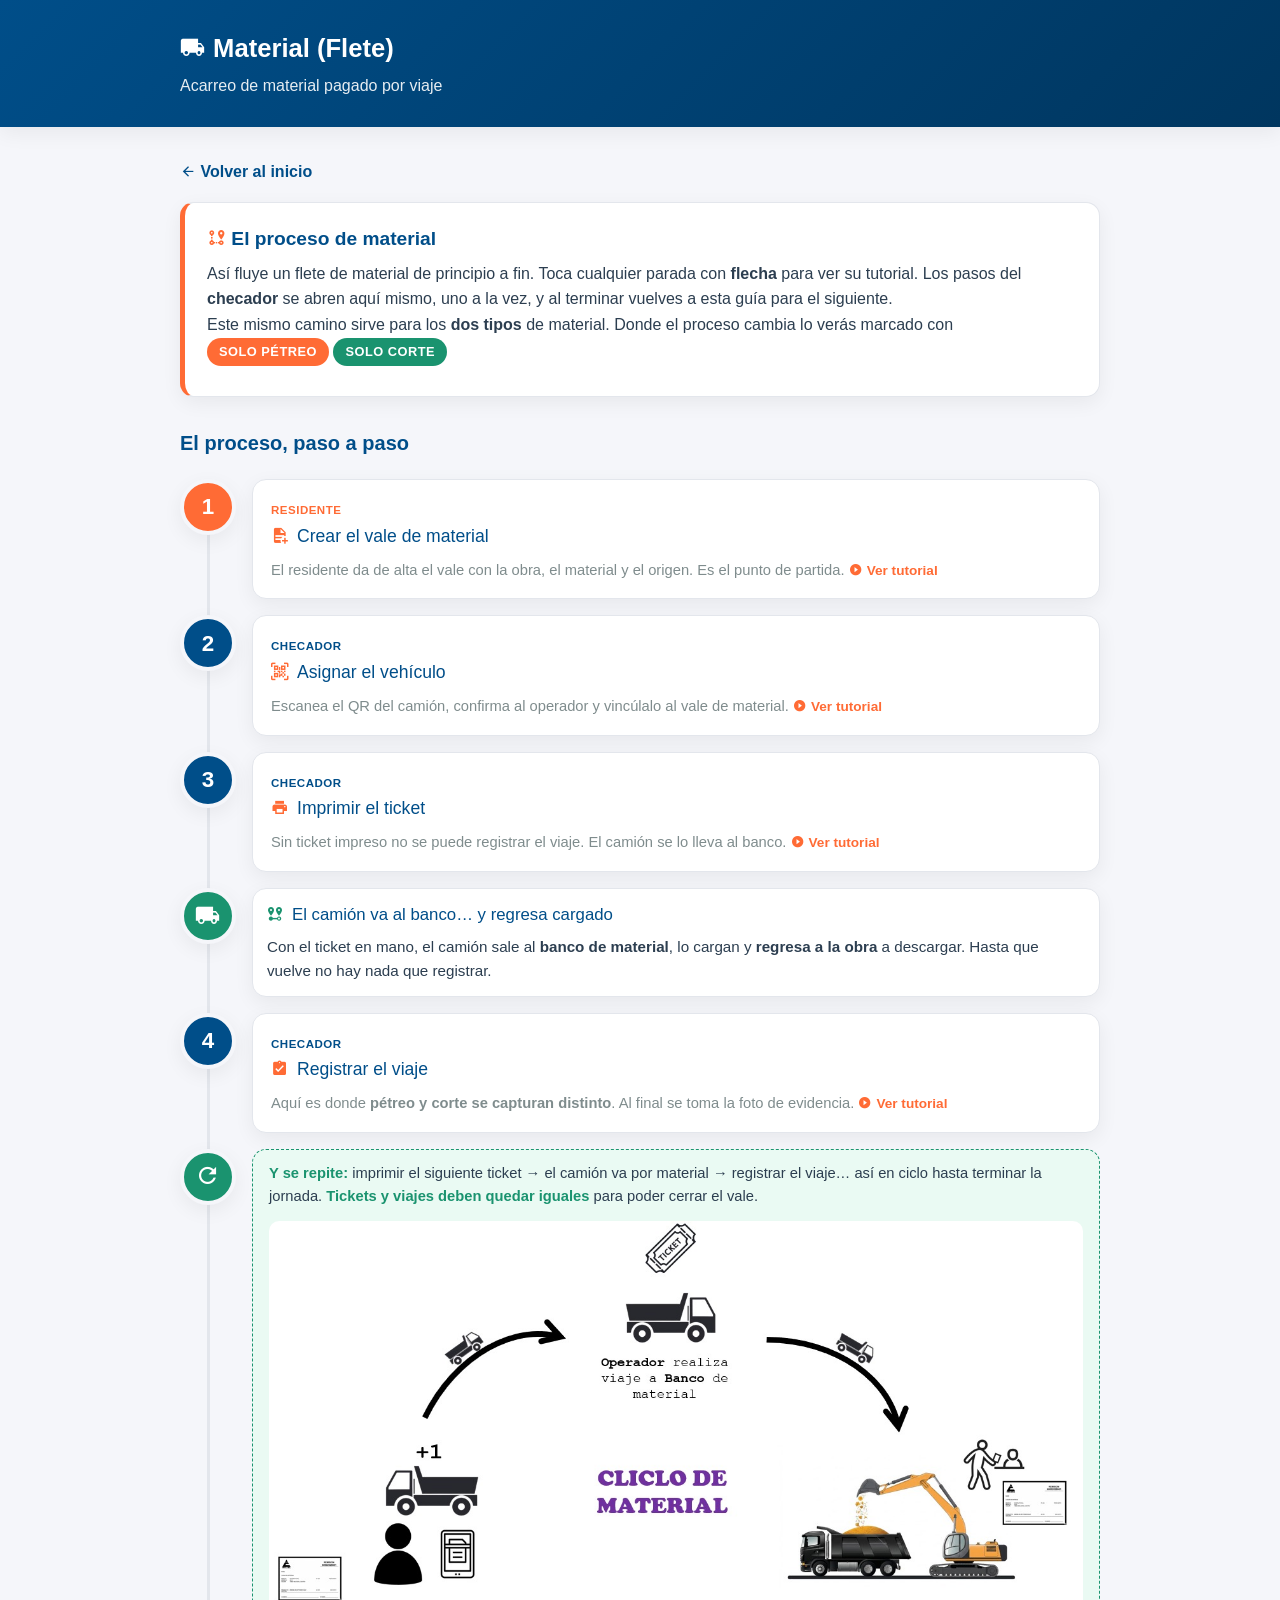
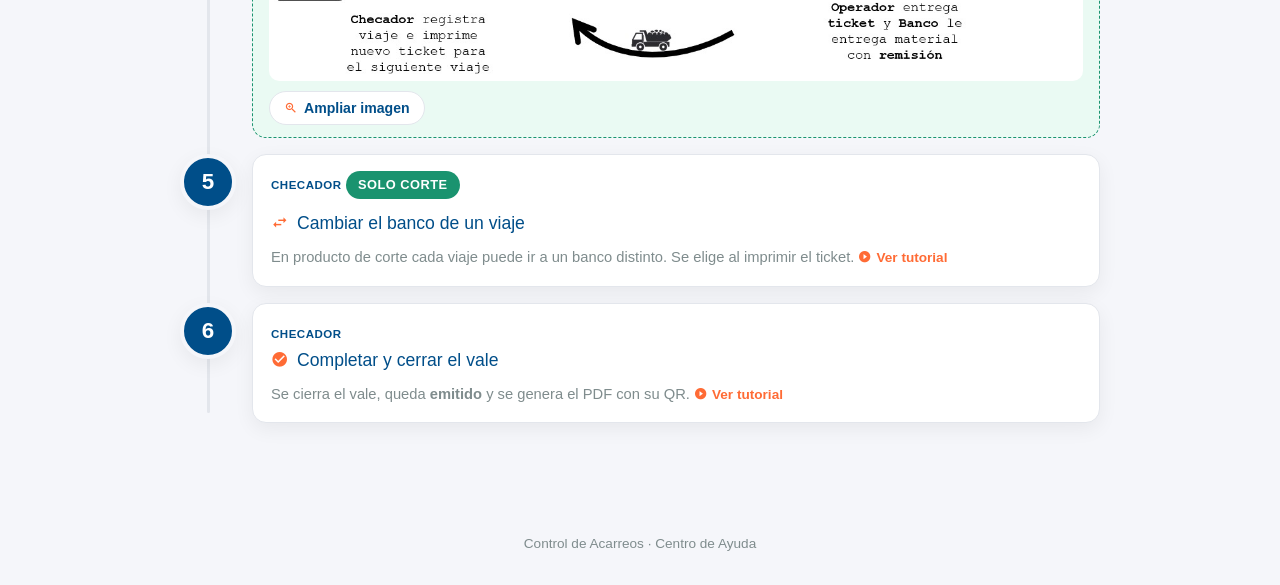
==== guia-material.html @ 92f1a05a "Centro de Ayuda de Control de Acarreos Sitio estatico de tutoriales (HTML/CSS/JS sin framework ni bu" ====
<!DOCTYPE html>
<!--
  guia-material.html — Guía del proceso de MATERIAL (FLETE).

  Se llega aquí desde el botón "Material (Flete)" de la portada (index.html).
  Muestra el camino del proceso completo: la parada 1 es del RESIDENTE y lleva a
  una página aparte; las paradas del CHECADOR (2 a 6) son <button> que abren un
  MODAL aquí mismo, sin salir de esta página (mismo patrón que
  guia-renta-camion.html).

  IMPORTANTE — los dos tipos de material:
  En la app NO hay dos pantallas distintas. "Pétreo" (grava, arena, base) y
  "Producto de corte" (tepetate, escombro) usan EL MISMO flujo; lo que cambia es
  el material que se eligió al crear el vale. Por eso aquí hay UN solo camino, y
  donde de verdad se separan lo marcamos con el chip "Solo pétreo" / "Solo corte"
  (igual que ya hace la lección del residente con la Requisición).
-->
<html lang="es">
  <head>
    <meta charset="UTF-8" />
    <meta name="viewport" content="width=device-width, initial-scale=1.0" />
    <title>Material (Flete) — Ayuda Control de Acarreos</title>

    <link rel="stylesheet" href="css/iconos.css" />
    <link rel="stylesheet" href="css/estilos.css" />
  </head>

  <body>
    <header class="encabezado">
      <div class="contenedor">
        <h1 class="encabezado__titulo">
          <i class="mdi mdi-truck"></i> Material (Flete)
        </h1>
        <p class="encabezado__subtitulo">
          Acarreo de material pagado por viaje
        </p>
      </div>
    </header>

    <main class="principal">
      <div class="contenedor">
        <a class="volver" href="index.html">
          <i class="mdi mdi-arrow-left"></i> Volver al inicio
        </a>

        <div class="intro">
          <h2 class="intro__titulo">
            <i class="mdi mdi-map-marker-path"></i> El proceso de material
          </h2>
          <p>
            Así fluye un flete de material de principio a fin. Toca cualquier
            parada con <strong>flecha</strong> para ver su tutorial. Los pasos
            del <strong>checador</strong> se abren aquí mismo, uno a la vez, y al
            terminar vuelves a esta guía para el siguiente.
          </p>
          <p>
            Este mismo camino sirve para los <strong>dos tipos</strong> de
            material. Donde el proceso cambia lo verás marcado con
            <span class="chip">Solo pétreo</span>
            <span class="chip" style="background: var(--color-accent)"
              >Solo corte</span
            >
          </p>
        </div>

        <h2 class="ruta-titulo">El proceso, paso a paso</h2>

        <!-- EL CAMINO / MAPA DEL PROCESO ------------------------------------
             Cada parada con tutorial es un <a> (página aparte) o un <button>
             con data-paso (abre el modal). Los <div class="ruta__viaje"> y
             <div class="ruta__ciclo"> son nodos ilustrativos: no son enlaces,
             solo cuentan lo que pasa entre un paso y otro. -->
        <div class="ruta">
          <!-- PARADA 1 — Residente crea el vale de material.
               Sigue siendo una PÁGINA aparte (no modal) porque es una lección
               larga, de 6 pasos, y ya cubre pétreo y corte. -->
          <a class="ruta__parada" href="ayuda-material-crear-vale.html">
            <span class="ruta__num">1</span>
            <span class="ruta__contenido">
              <span class="ruta__rol">Residente</span>
              <span class="ruta__parada-titulo">
                <i class="mdi mdi-file-document-plus"></i> Crear el vale de
                material
              </span>
              <span class="ruta__parada-texto">
                El residente da de alta el vale con la obra, el material y el
                origen. Es el punto de partida.
              </span>
              <span class="ruta__ir">
                <i class="mdi mdi-play-circle"></i> Ver tutorial
              </span>
            </span>
          </a>

          <!-- PARADA 2 — Checador asigna el vehículo (QR) -->
          <button type="button" class="ruta__parada" data-paso="asignar">
            <span class="ruta__num ruta__num--checador">2</span>
            <span class="ruta__contenido">
              <span class="ruta__rol ruta__rol--checador">Checador</span>
              <span class="ruta__parada-titulo">
                <i class="mdi mdi-qrcode-scan"></i> Asignar el vehículo
              </span>
              <span class="ruta__parada-texto">
                Escanea el QR del camión, confirma al operador y vincúlalo al
                vale de material.
              </span>
              <span class="ruta__ir">
                <i class="mdi mdi-play-circle"></i> Ver tutorial
              </span>
            </span>
          </button>

          <!-- PARADA 3 — Checador imprime el ticket -->
          <button type="button" class="ruta__parada" data-paso="ticket">
            <span class="ruta__num ruta__num--checador">3</span>
            <span class="ruta__contenido">
              <span class="ruta__rol ruta__rol--checador">Checador</span>
              <span class="ruta__parada-titulo">
                <i class="mdi mdi-printer"></i> Imprimir el ticket
              </span>
              <span class="ruta__parada-texto">
                Sin ticket impreso no se puede registrar el viaje. El camión se
                lo lleva al banco.
              </span>
              <span class="ruta__ir">
                <i class="mdi mdi-play-circle"></i> Ver tutorial
              </span>
            </span>
          </button>

          <!-- NODO VIAJE — nodo ilustrativo, no es un enlace. Solo texto. -->
          <div class="ruta__viaje">
            <span class="ruta__num ruta__num--viaje">
              <i class="mdi mdi-truck"></i>
            </span>
            <div class="ruta__viaje-contenido">
              <div class="ruta__viaje-titulo">
                <i class="mdi mdi-map-marker-distance"></i> El camión va al
                banco… y regresa cargado
              </div>
              <p class="ruta__viaje-texto">
                Con el ticket en mano, el camión sale al
                <strong>banco de material</strong>, lo cargan y
                <strong>regresa a la obra</strong> a descargar. Hasta que vuelve
                no hay nada que registrar.
              </p>
            </div>
          </div>

          <!-- PARADA 4 — Checador registra el viaje.
               Es la parada donde pétreo y corte de verdad se separan: por eso
               el modal de este paso trae DOS bloques con su propio video. -->
          <button type="button" class="ruta__parada" data-paso="registrar">
            <span class="ruta__num ruta__num--checador">4</span>
            <span class="ruta__contenido">
              <span class="ruta__rol ruta__rol--checador">Checador</span>
              <span class="ruta__parada-titulo">
                <i class="mdi mdi-clipboard-check"></i> Registrar el viaje
              </span>
              <span class="ruta__parada-texto">
                Aquí es donde <strong>pétreo y corte se capturan distinto</strong>.
                Al final se toma la foto de evidencia.
              </span>
              <span class="ruta__ir">
                <i class="mdi mdi-play-circle"></i> Ver tutorial
              </span>
            </span>
          </button>

          <!-- NODO CICLO — se repite hasta terminar la jornada.
               Mismo armado que el nodo ciclo de guia-renta-camion.html, pero con
               su PROPIA imagen: img/ciclo-renta.jpg es el diagrama de renta y
               aquí el ciclo es otro (ticket → carga en el banco → viaje).
               Le ponemos data-ampliar para que se pueda ver en grande con la
               lupa (js/lupa.js), porque en celular un diagrama se lee mal. -->
          <div class="ruta__ciclo">
            <span class="ruta__num ruta__num--ciclo">
              <i class="mdi mdi-refresh"></i>
            </span>
            <div class="ruta__ciclo-contenido">
              <p>
                <strong>Y se repite:</strong> imprimir el siguiente ticket → el
                camión va por material → registrar el viaje… así en ciclo hasta
                terminar la jornada. <strong>Tickets y viajes deben quedar
                iguales</strong> para poder cerrar el vale.
              </p>

              <img
                class="ruta__ciclo-img"
                src="img/ciclo-material.jpg"
                data-ampliar="img/ciclo-material.jpg"
                alt="Ciclo de material: el checador imprime el ticket, el operador va al banco, lo cargan y entrega la remisión, el checador registra el viaje, y el ciclo se repite."
              />

              <button
                type="button"
                class="boton-ampliar"
                data-ampliar="img/ciclo-material.jpg"
                data-ampliar-alt="Diagrama del ciclo de material, ampliado"
              >
                <i class="mdi mdi-magnify-plus-outline"></i> Ampliar imagen
              </button>
            </div>
          </div>

          <!-- PARADA 5 — Cambiar el banco por viaje. SOLO en producto de corte.
               La marcamos con el chip para que quien maneja pétreo sepa que
               puede saltársela. -->
          <button type="button" class="ruta__parada" data-paso="banco">
            <span class="ruta__num ruta__num--checador">5</span>
            <span class="ruta__contenido">
              <span class="ruta__rol ruta__rol--checador">Checador</span>
              <span class="chip" style="background: var(--color-accent)"
                >Solo corte</span
              >
              <span class="ruta__parada-titulo">
                <i class="mdi mdi-swap-horizontal"></i> Cambiar el banco de un
                viaje
              </span>
              <span class="ruta__parada-texto">
                En producto de corte cada viaje puede ir a un banco distinto. Se
                elige al imprimir el ticket.
              </span>
              <span class="ruta__ir">
                <i class="mdi mdi-play-circle"></i> Ver tutorial
              </span>
            </span>
          </button>

          <!-- PARADA 6 — Checador completa y cierra el vale -->
          <button type="button" class="ruta__parada" data-paso="completar">
            <span class="ruta__num ruta__num--checador">6</span>
            <span class="ruta__contenido">
              <span class="ruta__rol ruta__rol--checador">Checador</span>
              <span class="ruta__parada-titulo">
                <i class="mdi mdi-check-circle"></i> Completar y cerrar el vale
              </span>
              <span class="ruta__parada-texto">
                Se cierra el vale, queda <strong>emitido</strong> y se genera el
                PDF con su QR.
              </span>
              <span class="ruta__ir">
                <i class="mdi mdi-play-circle"></i> Ver tutorial
              </span>
            </span>
          </button>
        </div>
      </div>
    </main>

    <!-- ================= MODAL DE PASO (guía del checador) =================
         Una sola ventana flotante que contiene los CINCO pasos del checador.
         Empieza oculta (atributo `hidden`). El JavaScript de js/guia-modales.js
         la muestra y deja visible solo el paso que tocaste (el que tenga la
         clase .modal__paso--activo).

         El id DEBE ser "modal-checador": es el que busca guia-modales.js con
         getElementById. Manteniéndolo, el mismo JS funciona en esta página sin
         cambiarle una sola línea.

         Cada <article> lleva:
           data-paso       = nombre del paso (coincide con el data-paso del botón)
           data-siguiente  = a qué paso salta el botón "Siguiente" (el último no lo tiene)
         Los <video> apuntan a archivos que aún no existen: se ven en negro hasta
         que coloques las grabaciones con ese nombre en la carpeta videos/. -->
    <div class="modal-fondo" id="modal-checador" hidden>
      <div
        class="modal"
        role="dialog"
        aria-modal="true"
        aria-labelledby="modal-titulo-activo"
      >
        <!-- Botón "X" para cerrar (arriba a la derecha). -->
        <button
          type="button"
          class="modal__cerrar"
          data-cerrar
          aria-label="Cerrar y volver a la guía"
        >
          &times;
        </button>

        <!-- ---------- PASO: ASIGNAR (Paso 2) ---------- -->
        <article class="modal__paso" data-paso="asignar" data-siguiente="ticket">
          <span class="modal__etiqueta">Paso 2 · Para checadores</span>
          <h2 class="modal__titulo">
            <i class="mdi mdi-qrcode-scan"></i> Asigna el vehículo al vale
          </h2>
          <div class="modal__cuerpo">
            <div class="modal__texto">
              <p class="paso__parrafo">
                El residente ya creó el vale, pero nace
                <strong>sin operador y sin camión</strong>. Asignarlos es lo
                primero que hace el checador.
              </p>
              <ul class="paso__lista">
                <li>
                  En la pantalla <strong>Vales</strong>, toca
                  <strong>“Asignar Vehículo”</strong>.
                </li>
                <li>
                  <strong>Escanea el QR</strong> del camión. Con eso queda
                  vinculado al vale (las placas van ligadas a ese QR).
                </li>
                <li>
                  Revisa el <strong>“Operador en turno”</strong>. Si no es el
                  correcto, toca <strong>“Cambiar”</strong> y búscalo.
                </li>
                <li>
                  En la lista de vales, busca el tuyo dentro de
                  <strong>“Flete de Material”</strong> y tócalo.
                </li>
                <li>Confirma con el botón <strong>“Asignar”</strong>.</li>
              </ul>

              <div class="nota nota--alerta">
                <i class="mdi mdi-alert"></i>
                <strong>Si el camión no aparece</strong> en la lista, casi
                siempre es por el <strong>sindicato</strong>: debe coincidir con
                el del vale (normalmente <strong>CTM</strong>; camión de
                empresa/interno → <strong>Grupo GEEM</strong>).
              </div>

              <div class="nota">
                <i class="mdi mdi-information"></i>
                Al asignar, la app te lleva sola al detalle del vale en la
                sección <strong>Acarreos</strong>. Ahí siguen los demás pasos.
              </div>
            </div>

            <div class="telefono">
              <div class="telefono__muesca"></div>
              <video
                class="telefono__video"
                controls
                muted
                loop
                playsinline
                preload="metadata"
                src="videos/material-checador-paso-1.mp4"
              ></video>
              <p class="telefono__placeholder">Video: asignar vehículo (QR)</p>
            </div>
          </div>

          <div class="modal__pie">
            <button type="button" class="modal__boton" data-cerrar>
              <i class="mdi mdi-arrow-left"></i> Volver a la guía
            </button>
            <button
              type="button"
              class="modal__boton modal__boton--siguiente"
              data-siguiente
            >
              Siguiente paso <i class="mdi mdi-arrow-right"></i>
            </button>
          </div>
        </article>

        <!-- ---------- PASO: TICKET (Paso 3) ---------- -->
        <article class="modal__paso" data-paso="ticket" data-siguiente="registrar">
          <span class="modal__etiqueta">Paso 3 · Para checadores</span>
          <h2 class="modal__titulo">
            <i class="mdi mdi-printer"></i> Imprime el ticket antes del viaje
          </h2>
          <div class="modal__cuerpo">
            <div class="modal__texto">
              <p class="paso__parrafo">
                El ticket es lo que el camión entrega en el banco para que lo
                dejen cargar. <strong>Siempre va primero el ticket y después el
                viaje.</strong>
              </p>
              <ul class="paso__lista">
                <li>
                  En el detalle del vale, en la sección
                  <strong>“Tickets”</strong>, toca
                  <strong>“Imprimir Primer Ticket”</strong> (después dirá
                  <strong>“Imprimir Ticket #02”</strong>, y así).
                </li>
                <li>
                  En <strong>“Ticket Físico”</strong>, toca
                  <strong>“Buscar impresoras”</strong> e imprime por Bluetooth.
                </li>
                <li>Entrégale el ticket impreso al operador.</li>
              </ul>

              <div class="nota nota--alerta">
                <i class="mdi mdi-alert"></i>
                <strong>Sin ticket no hay viaje.</strong> Si intentas registrar
                el viaje antes de imprimir, la app te avisa
                <strong>“Ticket requerido”</strong> y no te deja seguir.
              </div>

              <div class="nota">
                <i class="mdi mdi-file-document-outline"></i>
                <span class="chip">Solo pétreo</span>
                El ticket impreso incluye la línea
                <strong>REQUISICION</strong> (el folio que capturó el residente).
                En producto de corte esa línea no aparece, porque el corte no
                lleva requisición.
              </div>

              <div class="nota">
                <i class="mdi mdi-printer-check"></i>
                Si la impresión sale mal, un ticket
                <strong>solo se puede reimprimir una vez</strong>. Revisa que la
                impresora tenga papel y batería antes de mandarlo.
              </div>

              <div class="nota">
                <i class="mdi mdi-qrcode"></i>
                El ticket lleva impreso un <strong>QR</strong>: quien lo escanee
                puede ver el vale en la web,
                <strong>sin necesidad de iniciar sesión</strong>.
              </div>
            </div>

            <div class="telefono">
              <div class="telefono__muesca"></div>
              <video
                class="telefono__video"
                controls
                muted
                loop
                playsinline
                preload="metadata"
                src="videos/material-checador-paso-2.mp4"
              ></video>
              <p class="telefono__placeholder">Video: imprimir el ticket</p>
            </div>
          </div>

          <div class="modal__pie">
            <button type="button" class="modal__boton" data-cerrar>
              <i class="mdi mdi-arrow-left"></i> Volver a la guía
            </button>
            <button
              type="button"
              class="modal__boton modal__boton--siguiente"
              data-siguiente
            >
              Siguiente paso <i class="mdi mdi-arrow-right"></i>
            </button>
          </div>
        </article>

        <!-- ---------- PASO: REGISTRAR (Paso 4) ----------
             Este paso es el único donde pétreo y corte se capturan distinto.
             Por eso, en vez de un solo .modal__cuerpo, lleva DOS bloques
             .modal__variante (uno por tipo), cada uno con su texto y su propio
             video. La barra de color a la izquierda —naranja para pétreo,
             verde para corte, los mismos colores de los chips— deja claro de un
             vistazo dónde empieza y termina cada camino.
             Al final vienen los avisos COMUNES a los dos tipos. -->
        <article class="modal__paso" data-paso="registrar" data-siguiente="banco">
          <span class="modal__etiqueta">Paso 4 · Para checadores</span>
          <h2 class="modal__titulo">
            <i class="mdi mdi-clipboard-check"></i> Registra el viaje al regresar
          </h2>

          <div class="modal__texto">
            <p class="paso__parrafo">
              Cuando el camión vuelve a la obra y descarga, abre el vale en
              <strong>Acarreos</strong> y ve a la sección
              <strong>“Viajes”</strong>. Lo que capturas ahí
              <strong>depende del tipo de material</strong> del vale:
            </p>

            <div class="nota">
              <i class="mdi mdi-gesture-tap-button"></i>
              <strong>El botón se llama distinto según el viaje.</strong> La
              primera vez dice <strong>“Registrar Primer Viaje”</strong>; de ahí
              en adelante va contando: <strong>“Registrar Viaje 2”</strong>,
              <strong>“Registrar Viaje 3”</strong>… Es el mismo botón, solo
              cambia el número.
            </div>
          </div>

          <!-- ---- Variante A: PÉTREO ----
               El <div class="modal__variante"> agrupa la etiqueta, el texto y
               el video de ESTE tipo de material, y le pinta una barra naranja a
               la izquierda para que no se confunda con la variante de abajo. -->
          <div class="modal__variante modal__variante--petreo">
            <div class="modal__texto">
              <p class="paso__parrafo">
                <span class="chip">Solo pétreo</span>
                Grava, arena, base… El material se pesa en báscula.
              </p>
            </div>
            <div class="modal__cuerpo">
              <div class="modal__texto">
                <ul class="paso__lista">
                  <li>
                    Captura el <strong>“Peso del viaje”</strong> en
                    <strong>toneladas</strong>, tal como viene en la báscula
                    (por ejemplo <strong>14.2</strong>).
                  </li>
                  <li>
                    Captura el <strong>“Folio de Remisión”</strong> (solo
                    números). Es el folio del papel que da el banco.
                  </li>
                  <li>
                    Toca el botón <strong>“Registrar Viaje”</strong> y confirma
                    el aviso.
                  </li>
                </ul>

                <div class="nota">
                  <i class="mdi mdi-calculator"></i>
                  Tú capturas <strong>toneladas</strong> y la app las convierte
                  sola a <strong>m³</strong> usando el peso específico de ese
                  material en ese banco. Por eso solo se te piden las toneladas.
                </div>

                <div class="nota nota--alerta">
                  <i class="mdi mdi-alert"></i>
                  Revisa bien el peso antes de confirmar:
                  <strong>el viaje no se puede editar</strong>. Si te
                  equivocaste, solo un residente puede eliminar el último viaje.
                </div>

                <!-- Desplegable <details>: se abre y cierra solo, sin JS. El
                     navegador lo hace nativamente. Aquí mostramos una remisión
                     real para que el checador sepa QUÉ papel está mirando y de
                     dónde sacar el folio. Mismo patrón que el desplegable de la
                     requisición en ayuda-material-crear-vale.html. -->
                <details class="saber-mas">
                  <summary class="saber-mas__boton">
                    <i class="mdi mdi-help-circle-outline"></i> ¿Qué es la
                    remisión y de dónde saco el folio?
                  </summary>
                  <div class="saber-mas__contenido">
                    <p>
                      La <strong>remisión</strong> es el papel que te entrega el
                      <strong>banco de material</strong> cuando cargan el
                      camión. Ahí viene el <strong>peso de la báscula</strong> y
                      un <strong>folio</strong>: ese folio es el que capturas en
                      la app, y es lo que después permite cuadrar lo que
                      facturó el banco contra lo que registraste.
                    </p>
                    <p>
                      Captura <strong>solo los números</strong> del folio, sin
                      letras ni guiones. Así se ve una remisión real:
                    </p>
                    <!-- data-ampliar = "ábreme en grande". Lo lee js/lupa.js.
                         Se lo ponemos a la imagen Y al botón de abajo: en
                         escritorio se toca la foto, en celular es más claro el
                         botón. Los dos hacen lo mismo. -->
                    <img
                      class="saber-mas__img"
                      src="img/remision-ejemplo.jpg"
                      data-ampliar="img/remision-ejemplo.jpg"
                      alt="Ejemplo de una remisión de banco de material, con su folio y el peso de báscula"
                    />

                    <button
                      type="button"
                      class="boton-ampliar"
                      data-ampliar="img/remision-ejemplo.jpg"
                      data-ampliar-alt="Remisión ampliada: se ve el folio y el peso de báscula"
                    >
                      <i class="mdi mdi-magnify-plus-outline"></i> Ampliar
                      imagen
                    </button>
                  </div>
                </details>
              </div>

              <div class="telefono">
                <div class="telefono__muesca"></div>
                <video
                  class="telefono__video"
                  controls
                  muted
                  loop
                  playsinline
                  preload="metadata"
                  src="videos/material-checador-paso-3-petreo.mp4"
                ></video>
                <p class="telefono__placeholder">
                  Video: registrar viaje (pétreo)
                </p>
              </div>
            </div>
          </div>

          <!-- ---- Variante B: PRODUCTO DE CORTE ----
               Mismo armado que la variante A, pero con la barra verde. -->
          <div class="modal__variante modal__variante--corte">
            <div class="modal__texto">
              <p class="paso__parrafo">
                <span class="chip" style="background: var(--color-accent)"
                  >Solo corte</span
                >
                Tepetate, escombro, material de excavación… Aquí no hay báscula.
              </p>
            </div>
            <div class="modal__cuerpo">
              <div class="modal__texto">
                <ul class="paso__lista">
                  <li>
                    La <strong>“Capacidad del viaje”</strong> en
                    <strong>m³</strong> ya viene llena y
                    <strong>no se puede editar</strong>: es la capacidad fija
                    del camión que asignaste.
                  </li>
                  <li>
                    <strong>No hay folio de remisión</strong> ni peso en
                    toneladas: no se capturan.
                  </li>
                  <li>
                    Toca el botón <strong>“Registrar Viaje”</strong> y confirma
                    el aviso.
                  </li>
                </ul>

                <div class="nota">
                  <i class="mdi mdi-cube-outline"></i>
                  Como el corte se cobra por <strong>volumen</strong> y no por
                  peso, el m³ se toma directo del camión. Si el dato está mal,
                  el problema es la
                  <strong>capacidad registrada del vehículo</strong>, no el
                  viaje: avísale al administrador.
                </div>
              </div>

              <div class="telefono">
                <div class="telefono__muesca"></div>
                <video
                  class="telefono__video"
                  controls
                  muted
                  loop
                  playsinline
                  preload="metadata"
                  src="videos/material-checador-paso-3-corte.mp4"
                ></video>
                <p class="telefono__placeholder">
                  Video: registrar viaje (producto de corte)
                </p>
              </div>
            </div>
          </div>

          <!-- ---- Cierre común a los dos tipos ---- -->
          <div class="modal__texto">
            <div class="nota nota--alerta">
              <i class="mdi mdi-camera"></i>
              <strong>La foto es obligatoria en los dos casos.</strong> Al
              confirmar el viaje se abre sola la pantalla
              <strong>“Foto del Viaje”</strong>: toca
              <strong>“Tomar foto del camión”</strong>, revisa que diga
              <strong>“Dentro del radio”</strong> (la app compara tu ubicación
              con la de la obra) y toca <strong>“Confirmar foto”</strong>. Sin
              foto no puedes cerrar esa pantalla.
            </div>

            <div class="nota nota--alerta">
              <i class="mdi mdi-clock-alert-outline"></i>
              <strong>Espera entre viajes.</strong> Debe pasar un tiempo mínimo
              (por defecto ~20 minutos) antes de poder registrar el siguiente. Si
              lo intentas antes, la app te dice cuántos minutos faltan.
            </div>

            <div class="nota nota--alerta">
              <i class="mdi mdi-calendar-remove"></i>
              <strong>Vale fuera de jornada.</strong> La jornada va de las
              <strong>8:00 AM a las 3:00 AM</strong> del día siguiente. Un vale
              de una jornada anterior ya no acepta viajes: hay que usar uno de
              hoy.
            </div>

            <div class="nota">
              <i class="mdi mdi-wifi-off"></i>
              <strong>Necesitas señal.</strong> La app no guarda viajes sin
              internet. Si en la obra no hay cobertura, regístralo donde sí la
              haya antes de que se acabe la jornada.
            </div>
          </div>

          <div class="modal__pie">
            <button type="button" class="modal__boton" data-cerrar>
              <i class="mdi mdi-arrow-left"></i> Volver a la guía
            </button>
            <button
              type="button"
              class="modal__boton modal__boton--siguiente"
              data-siguiente
            >
              Siguiente paso <i class="mdi mdi-arrow-right"></i>
            </button>
          </div>
        </article>

        <!-- ---------- PASO: BANCO (Paso 5) — solo producto de corte ---------- -->
        <article class="modal__paso" data-paso="banco" data-siguiente="completar">
          <span class="modal__etiqueta">Paso 5 · Para checadores</span>
          <h2 class="modal__titulo">
            <i class="mdi mdi-swap-horizontal"></i> Cambia el banco de un viaje
          </h2>
          <div class="modal__cuerpo">
            <div class="modal__texto">
              <p class="paso__parrafo">
                <span class="chip" style="background: var(--color-accent)"
                  >Solo corte</span
                >
                Un vale de <strong>pétreo</strong> va siempre al mismo banco y
                este paso no le aparece. En <strong>producto de corte</strong>,
                en cambio, cada viaje puede tirarse en un banco distinto.
              </p>
              <ul class="paso__lista">
                <li>
                  Con al menos un viaje ya registrado, toca
                  <strong>“Imprimir Ticket #02”</strong>.
                </li>
                <li>
                  La app pregunta <strong>“Banco de destino”</strong> y te dice a
                  cuál fue el viaje anterior.
                </li>
                <li>
                  Si va al mismo, toca <strong>“No, mismo banco”</strong> y
                  sigue normal.
                </li>
                <li>
                  Si cambia, toca <strong>“Sí, cambiar banco”</strong> y elige el
                  nuevo de la lista. Cada banco muestra sus
                  <strong>kilómetros</strong>, y el que se está usando lleva la
                  etiqueta <strong>actual</strong>.
                </li>
              </ul>

              <div class="nota nota--alerta">
                <i class="mdi mdi-cash-sync"></i>
                Al cambiar el banco <strong>se recalcula el costo</strong> del
                viaje, porque la distancia es otra. Por eso importa elegir el
                banco correcto: es lo que se va a cobrar.
              </div>

              <div class="nota">
                <i class="mdi mdi-information"></i>
                El cambio afecta <strong>solo a ese viaje</strong>, no a todo el
                vale. Los viajes anteriores conservan su banco y su costo.
              </div>

              <div class="nota">
                <i class="mdi mdi-map-marker-off"></i>
                Si un banco <strong>no aparece</strong> en la lista es porque no
                tiene distancia configurada hacia esa obra. Eso lo da de alta el
                administrador.
              </div>
            </div>

            <div class="telefono">
              <div class="telefono__muesca"></div>
              <video
                class="telefono__video"
                controls
                muted
                loop
                playsinline
                preload="metadata"
                src="videos/material-checador-paso-4-corte.mp4"
              ></video>
              <p class="telefono__placeholder">
                Video: cambiar el banco de un viaje
              </p>
            </div>
          </div>

          <div class="modal__pie">
            <button type="button" class="modal__boton" data-cerrar>
              <i class="mdi mdi-arrow-left"></i> Volver a la guía
            </button>
            <button
              type="button"
              class="modal__boton modal__boton--siguiente"
              data-siguiente
            >
              Siguiente paso <i class="mdi mdi-arrow-right"></i>
            </button>
          </div>
        </article>

        <!-- ---------- PASO: COMPLETAR (Paso 6) — último, sin "siguiente" ---------- -->
        <article class="modal__paso" data-paso="completar">
          <span class="modal__etiqueta">Paso 6 · Para checadores</span>
          <h2 class="modal__titulo">
            <i class="mdi mdi-check-circle"></i> Completa y cierra el vale
          </h2>
          <div class="modal__cuerpo">
            <div class="modal__texto">
              <p class="paso__parrafo">
                Cuando ya no habrá más viajes, se cierra el vale. A partir de ahí
                queda <strong>emitido</strong> y ya no admite cambios.
              </p>
              <ul class="paso__lista">
                <li>
                  En <strong>“Completar Vale”</strong>, agrega
                  <strong>“Notas (opcional)”</strong> si hace falta (hasta 200
                  caracteres).
                </li>
                <li>Toca el botón verde <strong>“Completar Vale”</strong>.</li>
                <li>
                  Verás <strong>“Vale Completado”</strong> con el resumen:
                  <strong>viajes</strong>, <strong>volumen total</strong> y
                  <strong>costo total</strong>.
                </li>
                <li>
                  Toca <strong>“Generar PDF”</strong> y compártelo (WhatsApp,
                  correo…).
                </li>
                <li>Al final, imprime el <strong>ticket físico</strong>.</li>
              </ul>

              <div class="nota nota--alerta">
                <i class="mdi mdi-alert"></i>
                <strong>Tickets y viajes deben coincidir.</strong> Si imprimiste
                un ticket y no registraste su viaje, la app te avisa
                <strong>“Viajes incompletos”</strong> y no deja cerrar. Registra
                el viaje pendiente (o pide que borren ese ticket) y vuelve a
                intentar.
              </div>

              <div class="nota">
                <i class="mdi mdi-file-pdf-box"></i>
                El PDF también <strong>solo se puede reimprimir una vez</strong>.
                Antes de generarlo, asegúrate de tener a quién mandárselo.
              </div>

              <div class="nota">
                <i class="mdi mdi-web"></i>
                El <strong>QR</strong> del vale abre la página pública de
                verificación: cualquiera puede confirmar que el vale es real,
                ver los viajes y sus fotos,
                <strong>sin iniciar sesión</strong>. Los precios sí quedan
                ocultos.
              </div>
            </div>

            <div class="telefono">
              <div class="telefono__muesca"></div>
              <video
                class="telefono__video"
                controls
                muted
                loop
                playsinline
                preload="metadata"
                src="videos/material-checador-paso-5.mp4"
              ></video>
              <p class="telefono__placeholder">
                Video: completar el vale y generar el PDF
              </p>
            </div>
          </div>

          <div class="modal__pie">
            <button type="button" class="modal__boton" data-cerrar>
              <i class="mdi mdi-arrow-left"></i> Volver a la guía
            </button>
            <!-- Último paso: en vez de "siguiente", un botón verde que cierra. -->
            <button type="button" class="modal__boton modal__boton--fin" data-cerrar>
              <i class="mdi mdi-check"></i> ¡Listo! Terminar
            </button>
          </div>
        </article>
      </div>
    </div>

    <!-- ================= LUPA (ver una imagen en grande) ==================
         Capa negra a pantalla completa para ampliar cualquier imagen de
         ejemplo. Empieza oculta; js/lupa.js le pone la foto y la muestra.
         Va FUERA del modal a propósito: así puede taparlo por completo
         (z-index 200 contra los 100 del modal). -->
    <div class="lupa" id="lupa" hidden>
      <button
        type="button"
        class="lupa__cerrar"
        data-lupa-cerrar
        aria-label="Cerrar la imagen ampliada"
      >
        &times;
      </button>

      <!-- El src empieza vacío: lo rellena el JS con la imagen que se pidió. -->
      <img class="lupa__img" id="lupa-img" src="" alt="" />

      <p class="lupa__pista">Toca fuera de la imagen o presiona Esc para cerrar</p>
    </div>

    <footer class="pie">
      <div class="contenedor">Control de Acarreos · Centro de Ayuda</div>
    </footer>

    <!-- Lógica del modal: abrir al tocar un paso, cerrar, y "siguiente paso". -->
    <script src="js/guia-modales.js" defer></script>

    <!-- Lógica de la lupa. Va DESPUÉS de guia-modales.js: los dos escuchan la
         tecla Escape, y así el candado de allá ya sabe si esta está abierta. -->
    <script src="js/lupa.js" defer></script>
  </body>
</html>
---- css/iconos.css ----
/*
  iconos.css — Fuente de iconos Material Design Icons, RECORTADA.

  ARCHIVO GENERADO: NO EDITAR A MANO.
  Se regenera con:  python herramientas/generar-iconos.py
  (correlo cada vez que agregues un icono nuevo al sitio, o no se vera)

  Antes estos iconos venian del CDN de jsDelivr: 338 KB de CSS + 394 KB de
  fuente = 723 KB, para usar solo 54 de los 7447 iconos que trae MDI.
  Este archivo trae UNICAMENTE esos 54, y se sirve desde nuestro propio Vercel:

    1. Pesa ~99% menos.
    2. Ya no depende de que el CDN responda. En obra, con senal mala, antes se
       corria el riesgo de que la pagina se quedara sin ningun icono.

  Basado en @mdi/font v7.4.47 (licencia Apache 2.0 / SIL OFL 1.1).
*/

@font-face {
  font-family: "Material Design Icons";
  src: url("iconos.woff2") format("woff2");
  font-weight: normal;
  font-style: normal;
  /* Mientras la fuente carga, muestra el texto con una fuente de respaldo en
     vez de dejar un hueco en blanco. */
  font-display: swap;
}

/* Clase base: la que convierte un <i> en un icono.
   Copia fiel de la regla base del MDI original. Los dos "inherit" NO son
   opcionales: sin ellos el icono se queda clavado en 24px y deja de obedecer
   al font-size que le pone estilos.css (p.ej. .paso__titulo .mdi). */
.mdi::before,
.mdi-set {
  display: inline-block;
  font: normal normal normal 24px/1 "Material Design Icons";
  font-size: inherit;
  line-height: inherit;
  text-rendering: auto;
  /* Suaviza el dibujo del icono. */
  -webkit-font-smoothing: antialiased;
  -moz-osx-font-smoothing: grayscale;
}

/* Un icono por regla: el "content" es el codigo del dibujo dentro de la fuente. */
.mdi-account-group::before { content: "\F0849"; }
.mdi-alert::before { content: "\F0026"; }
.mdi-arrow-left::before { content: "\F004D"; }
.mdi-arrow-right::before { content: "\F0054"; }
.mdi-calculator::before { content: "\F00EC"; }
.mdi-calendar-remove::before { content: "\F00F4"; }
.mdi-camera::before { content: "\F0100"; }
.mdi-cash-multiple::before { content: "\F0116"; }
.mdi-cash-sync::before { content: "\F1A92"; }
.mdi-check::before { content: "\F012C"; }
.mdi-check-circle::before { content: "\F05E0"; }
.mdi-chevron-right::before { content: "\F0142"; }
.mdi-clipboard-check::before { content: "\F014E"; }
.mdi-clock-alert-outline::before { content: "\F05CE"; }
.mdi-clock-outline::before { content: "\F0150"; }
.mdi-content-copy::before { content: "\F018F"; }
.mdi-cube-outline::before { content: "\F01A7"; }
.mdi-cube-scan::before { content: "\F0B84"; }
.mdi-dump-truck::before { content: "\F0C67"; }
.mdi-factory::before { content: "\F020F"; }
.mdi-file-document-outline::before { content: "\F09EE"; }
.mdi-file-document-plus::before { content: "\F1A9D"; }
.mdi-file-pdf-box::before { content: "\F0226"; }
.mdi-gesture-tap-button::before { content: "\F12A8"; }
.mdi-help-circle::before { content: "\F02D7"; }
.mdi-help-circle-outline::before { content: "\F0625"; }
.mdi-home::before { content: "\F02DC"; }
.mdi-information::before { content: "\F02FC"; }
.mdi-information-outline::before { content: "\F02FD"; }
.mdi-magnify-plus-outline::before { content: "\F06ED"; }
.mdi-map-marker-distance::before { content: "\F08F0"; }
.mdi-map-marker-off::before { content: "\F0351"; }
.mdi-map-marker-path::before { content: "\F0D20"; }
.mdi-office-building-marker::before { content: "\F1520"; }
.mdi-play-circle::before { content: "\F040C"; }
.mdi-plus-circle::before { content: "\F0417"; }
.mdi-printer::before { content: "\F042A"; }
.mdi-printer-check::before { content: "\F1146"; }
.mdi-printer-pos::before { content: "\F1057"; }
.mdi-progress-clock::before { content: "\F0996"; }
.mdi-qrcode::before { content: "\F0432"; }
.mdi-qrcode-scan::before { content: "\F0433"; }
.mdi-receipt-text-outline::before { content: "\F19DC"; }
.mdi-refresh::before { content: "\F0450"; }
.mdi-road-variant::before { content: "\F0462"; }
.mdi-shield-account::before { content: "\F088F"; }
.mdi-swap-horizontal::before { content: "\F04E1"; }
.mdi-tanker-truck::before { content: "\F0FE5"; }
.mdi-truck::before { content: "\F053D"; }
.mdi-truck-fast::before { content: "\F0788"; }
.mdi-truck-plus::before { content: "\F19AD"; }
.mdi-weather-night::before { content: "\F0594"; }
.mdi-web::before { content: "\F059F"; }
.mdi-wifi-off::before { content: "\F05AA"; }
---- css/estilos.css ----
/* ============================================================================
   estilos.css  —  Estilos compartidos del sitio de Ayuda (Control de Acarreos)

   Este archivo lo van a USAR TODAS las páginas (index.html, las lecciones, etc.).
   La idea es escribir los estilos UNA sola vez aquí y "enlazarlos" desde cada
   HTML con:  <link rel="stylesheet" href="css/estilos.css">

   Se lee de arriba hacia abajo. Cada sección está comentada para que entiendas
   el porqué, no solo el qué.
   ============================================================================ */


/* ----------------------------------------------------------------------------
   1) VARIABLES DE COLOR (la "paleta")

   :root es el elemento más alto del documento (el <html>). Cuando declaras
   variables aquí, quedan disponibles en TODA la página. Una variable de CSS se
   escribe con dos guiones al inicio (--nombre) y se usa con var(--nombre).

   Ventaja: si algún día quieres cambiar el naranja, lo cambias en UN solo lugar
   y se actualiza en todo el sitio. Estos son los mismos colores oficiales de la
   app, para que la ayuda se sienta parte del mismo producto.
   ---------------------------------------------------------------------------- */
:root {
  --color-primary: #ff6b35;      /* Naranja: acciones y acentos principales    */
  --color-secondary: #004e89;    /* Azul: encabezados y énfasis                */
  --color-accent: #1a936f;       /* Verde: estados positivos / "éxito"         */
  --color-surface: #ffffff;      /* Blanco: fondo de las tarjetas              */
  --color-background: #f5f6fa;   /* Gris muy claro: fondo general de la página */
  --color-text: #2c3e50;         /* Texto principal (casi negro azulado)       */
  --color-text-soft: #7f8c8d;    /* Texto secundario (gris)                    */
  --color-border: #e3e6ec;       /* Líneas y bordes suaves                     */

  /* Un radio de borde y una sombra reutilizables, para no repetir números. */
  --radio: 14px;
  --sombra: 0 6px 20px rgba(0, 0, 0, 0.06);
}


/* ----------------------------------------------------------------------------
   2) "RESET" BÁSICO

   Los navegadores traen márgenes y rellenos por defecto que estorban. Aquí los
   ponemos en cero y activamos box-sizing: border-box, que hace que el padding y
   el borde NO aumenten el ancho de los elementos (mucho más fácil de calcular).

   El selector *  significa "todos los elementos".
   ---------------------------------------------------------------------------- */
* {
  margin: 0;
  padding: 0;
  box-sizing: border-box;
}


/* ----------------------------------------------------------------------------
   3) ESTILOS BASE DEL DOCUMENTO

   Aquí definimos la tipografía, el color de fondo y el color de texto que
   heredará todo lo demás. La lista de fuentes (font-family) es una "cascada":
   el navegador usa la primera que tenga instalada; -apple-system y "Segoe UI"
   son las fuentes nativas de iPhone/Mac y de Windows, así se ve nítido sin
   descargar nada.
   ---------------------------------------------------------------------------- */
body {
  font-family: -apple-system, "Segoe UI", Roboto, Helvetica, Arial, sans-serif;
  background-color: var(--color-background);
  color: var(--color-text);
  line-height: 1.6;              /* Espacio entre renglones: mejora la lectura. */
  -webkit-font-smoothing: antialiased; /* Texto más suave en pantallas Apple.   */
}

/* Que las imágenes y videos nunca se salgan de su contenedor. */
img,
video {
  max-width: 100%;
  display: block;
}


/* ----------------------------------------------------------------------------
   4) CONTENEDOR CENTRAL

   .contenedor limita el ancho del contenido y lo centra. margin: 0 auto
   significa "0 arriba/abajo, automático a los lados" -> centrado horizontal.
   El padding lateral evita que el texto toque el borde en pantallas chicas.
   ---------------------------------------------------------------------------- */
.contenedor {
  max-width: 960px;
  margin: 0 auto;
  padding: 0 20px;
}


/* ----------------------------------------------------------------------------
   5) ENCABEZADO (la barra azul de arriba)

   Usamos un degradado (linear-gradient) entre el azul y una versión más oscura
   para que se vea con más profundidad que un color plano.
   ---------------------------------------------------------------------------- */
.encabezado {
  background: linear-gradient(135deg, var(--color-secondary), #00365f);
  color: var(--color-surface);
  padding: 28px 0;
  box-shadow: var(--sombra);
}

.encabezado__titulo {
  font-size: 1.6rem;
  font-weight: 700;
}

.encabezado__subtitulo {
  font-size: 1rem;
  opacity: 0.9;                  /* Un poco transparente = jerarquía visual.    */
  margin-top: 4px;
}

/* Un "chip" o etiqueta pequeña para indicar el rol (ej. "Para Residentes"). */
.chip {
  display: inline-block;
  background: var(--color-primary);
  color: var(--color-surface);
  font-size: 0.8rem;
  font-weight: 700;
  padding: 4px 12px;
  border-radius: 999px;          /* 999px = pastilla totalmente redondeada.     */
  margin-bottom: 10px;
  text-transform: uppercase;
  letter-spacing: 0.5px;
}


/* ----------------------------------------------------------------------------
   6) SECCIÓN PRINCIPAL Y TÍTULOS INTERNOS
   ---------------------------------------------------------------------------- */
.principal {
  padding: 32px 0 64px;          /* Aire arriba y bastante espacio abajo.       */
}

.intro {
  background: var(--color-surface);
  border: 1px solid var(--color-border);
  border-left: 5px solid var(--color-primary); /* Barra naranja de acento.      */
  border-radius: var(--radio);
  padding: 20px 22px;
  margin-bottom: 28px;
  box-shadow: var(--sombra);
}

.intro__titulo {
  color: var(--color-secondary);
  font-size: 1.2rem;
  margin-bottom: 6px;
}


/* ----------------------------------------------------------------------------
   7) TARJETA DE PASO

   Cada paso del tutorial es una "tarjeta". Dentro tiene dos columnas:
   - a la izquierda el texto (número, título, instrucciones)
   - a la derecha el video

   display: flex pone a los hijos en fila (uno al lado del otro).
   gap es el espacio ENTRE ellos. flex-wrap: wrap permite que, si no caben,
   bajen a la siguiente línea (clave para pantallas chicas).
   ---------------------------------------------------------------------------- */
.paso {
  background: var(--color-surface);
  border: 1px solid var(--color-border);
  border-radius: var(--radio);
  box-shadow: var(--sombra);
  padding: 24px;
  margin-bottom: 24px;

  display: flex;
  flex-wrap: wrap;
  gap: 24px;
  align-items: flex-start;       /* Alinea ambas columnas arriba.               */
}

/* Columna de texto: flex: 1 hace que "crezca" y ocupe el espacio disponible.
   min-width evita que se aplaste demasiado antes de bajar el video debajo. */
.paso__texto {
  flex: 1;
  min-width: 260px;
}

/* Número del paso: un círculo naranja con el dígito adentro. */
.paso__numero {
  display: inline-flex;
  align-items: center;
  justify-content: center;
  width: 38px;
  height: 38px;
  border-radius: 50%;
  background: var(--color-primary);
  color: var(--color-surface);
  font-weight: 700;
  font-size: 1.1rem;
  margin-bottom: 12px;
}

.paso__titulo {
  color: var(--color-secondary);
  font-size: 1.15rem;
  margin-bottom: 10px;
  /* Alinea el icono y el texto en la misma línea, centrados verticalmente. */
  display: flex;
  align-items: center;
  gap: 8px;
}

/* Los iconos de los títulos van en naranja para que resalten. .mdi es la clase
   que trae la fuente de iconos; aquí solo les damos color y tamaño. */
.paso__titulo .mdi {
  color: var(--color-primary);
  font-size: 1.4rem;
}

/* Icono del título de la intro (azul, combina con el texto azul). */
.intro__titulo .mdi {
  color: var(--color-primary);
}

/* Lista de instrucciones. Le damos espacio a la izquierda para que se vean
   las viñetas/números, y aire entre cada instrucción. */
.paso__lista {
  padding-left: 20px;
}

.paso__lista li {
  margin-bottom: 8px;
}

/* Párrafo introductorio dentro de un paso (va antes de la lista de pasos).
   Como el "reset" del inicio pone los márgenes en 0, aquí le devolvemos un poco
   de aire por debajo para que no quede pegado a la lista. */
.paso__parrafo {
  margin-bottom: 10px;
}

/* Un recuadro de "tip" o nota dentro de un paso (verde suave). */
.nota {
  background: #eafaf3;
  border-left: 4px solid var(--color-accent);
  padding: 10px 14px;
  border-radius: 8px;
  font-size: 0.92rem;
  margin-top: 14px;
}

/* Icono dentro de una nota normal: verde, como su barra. */
.nota .mdi {
  color: var(--color-accent);
  margin-right: 4px;
}

/* Variante de ALERTA (avisos de "cuidado, si te equivocas..."). Usa el naranja
   del proyecto en vez del verde, para diferenciarla de una nota informativa. */
.nota--alerta {
  background: #fff4e6;
  border-left-color: var(--color-primary);
}

.nota--alerta .mdi {
  color: var(--color-primary);
}


/* ----------------------------------------------------------------------------
   8) MARCO DE TELÉFONO PARA EL VIDEO

   Los videos que se graban desde el celular son VERTICALES (más altos que
   anchos). Si los dejáramos sueltos se verían enormes. Aquí los metemos en un
   "marco" con ancho fijo controlado, bordes redondeados y una franja arriba que
   simula la parte superior de un teléfono.
   ---------------------------------------------------------------------------- */
.telefono {
  width: 260px;
  flex-shrink: 0;                /* No dejar que el marco se encoja.            */
  background: #111;
  border-radius: 26px;
  padding: 12px;
  box-shadow: var(--sombra);
  margin: 0 auto;                /* Centrado cuando queda solo en móvil.        */
}

/* La "muesca" superior (la barrita del bocina/cámara) es puramente decorativa. */
.telefono__muesca {
  width: 60px;
  height: 5px;
  background: #444;
  border-radius: 999px;
  margin: 2px auto 10px;
}

/* El video en sí, con esquinas redondeadas para que "encaje" en el marco.
   aspect-ratio 9/16 reserva el espacio vertical típico de un celular, así el
   marco no "salta" de tamaño mientras el video carga. */
.telefono__video {
  width: 100%;
  /* aspect-ratio = la FORMA del hueco del video (ancho / alto). Subimos el
     segundo número (antes 16, ahora 18) para alargar el marco en vertical.
     Si tu grabación se ve con mucho borde negro arriba/abajo, baja ese 18;
     si se ve apretada, súbelo. Es el único número que hay que tocar. */
  aspect-ratio: 9 / 18;
  /* contain = muestra el video COMPLETO sin recortar nada (clave en un
     tutorial: no queremos perder botones de la app). Lo que sobre se rellena
     con el fondo negro, como el marco de un teléfono real. */
  object-fit: contain;
  border-radius: 16px;
  background: #000;
}

/* Texto pequeño debajo del video mientras aún no hay grabación real. */
.telefono__placeholder {
  color: #bbb;
  font-size: 0.8rem;
  text-align: center;
  margin-top: 8px;
}


/* ----------------------------------------------------------------------------
   9) RESULTADO FINAL (tarjeta verde de "¡Listo!")
   ---------------------------------------------------------------------------- */
.resultado {
  /* display:block + text-decoration:none hacen que un <a> se vea como una
     tarjeta y no como un enlace subrayado. */
  display: block;
  text-decoration: none;
  background: linear-gradient(135deg, var(--color-accent), #14795a);
  color: var(--color-surface);
  border-radius: var(--radio);
  padding: 26px;
  box-shadow: var(--sombra);
  text-align: center;
  /* transition: para que el efecto al pasar el cursor sea suave (igual que en
     las tarjetas del inicio). */
  transition: transform 0.15s ease, box-shadow 0.15s ease;
}

/* Al pasar el cursor, la tarjeta se levanta un poco: pista visual de que es
   clickeable. */
.resultado:hover {
  transform: translateY(-3px);
  box-shadow: 0 12px 30px rgba(0, 0, 0, 0.18);
}

.resultado__titulo {
  font-size: 1.3rem;
  margin-bottom: 8px;
}

/* El "botón" blanco dentro de la tarjeta verde. En realidad es un <span>
   (texto), no un <button>; el que navega es el <a> que lo envuelve. Aquí solo
   le damos forma de pastilla para que INVITE a tocarlo. */
.resultado__boton {
  display: inline-flex;
  align-items: center;
  gap: 6px;
  margin-top: 16px;
  background: var(--color-surface);
  color: var(--color-accent);
  font-weight: 700;
  padding: 10px 22px;
  border-radius: 999px;
}


/* ----------------------------------------------------------------------------
   10) TARJETAS DEL HUB (portada index.html)

   La portada muestra "botones" grandes para elegir a qué lección ir. Usamos
   grid: repeat(auto-fit, minmax(240px, 1fr)) crea columnas automáticas que se
   acomodan solas según el ancho disponible (2 o 3 por fila en escritorio, 1 en
   móvil), sin necesidad de escribir media queries para esto.
   ---------------------------------------------------------------------------- */
.rejilla {
  display: grid;
  grid-template-columns: repeat(auto-fit, minmax(240px, 1fr));
  gap: 20px;
  margin-top: 24px;
}

/* Cada tarjeta-enlace. text-decoration: none quita el subrayado del <a>. */
.tarjeta {
  display: block;
  background: var(--color-surface);
  border: 1px solid var(--color-border);
  border-radius: var(--radio);
  padding: 22px;
  box-shadow: var(--sombra);
  text-decoration: none;
  color: var(--color-text);
  /* transition suaviza el cambio al pasar el mouse (hover) en 0.15 segundos. */
  transition: transform 0.15s ease, box-shadow 0.15s ease;
}

/* :hover = cómo se ve cuando el mouse está encima. La levantamos un poco. */
.tarjeta:hover {
  transform: translateY(-3px);
  box-shadow: 0 10px 26px rgba(0, 0, 0, 0.12);
}

.tarjeta--activa {
  border-top: 4px solid var(--color-primary);
}

/* Tarjeta que aún no tiene lección lista: se ve apagada y no responde. */
.tarjeta--proximamente {
  opacity: 0.55;
  cursor: default;
}

.tarjeta__titulo {
  color: var(--color-secondary);
  font-size: 1.15rem;
  margin-bottom: 6px;
}

.tarjeta__texto {
  color: var(--color-text-soft);
  font-size: 0.95rem;
}

.etiqueta-proximamente {
  display: inline-block;
  margin-top: 10px;
  font-size: 0.75rem;
  font-weight: 700;
  color: var(--color-text-soft);
  text-transform: uppercase;
  letter-spacing: 0.5px;
}


/* ----------------------------------------------------------------------------
   11) ENLACE "VOLVER" Y PIE DE PÁGINA
   ---------------------------------------------------------------------------- */
.volver {
  display: inline-block;
  margin-bottom: 18px;
  color: var(--color-secondary);
  font-weight: 600;
  text-decoration: none;
}

.volver:hover {
  text-decoration: underline;
}

.pie {
  text-align: center;
  color: var(--color-text-soft);
  font-size: 0.85rem;
  padding: 30px 0;
}


/* ----------------------------------------------------------------------------
   BLOQUE "SABER MÁS" (acordeón nativo con <details>)

   <details> + <summary> son etiquetas de HTML que hacen un desplegable SIN
   JavaScript: el navegador muestra solo el <summary> (un "botón") y, al hacer
   clic, revela el resto. Lo usamos para explicaciones opcionales dentro de un
   paso (ej. "¿Qué es una requisición?") sin llenar la pantalla de texto.
   ---------------------------------------------------------------------------- */
.saber-mas {
  margin-top: 14px;
  border: 1px solid var(--color-border);
  border-radius: 10px;
  background: var(--color-background);
  overflow: hidden;              /* Recorta las esquinas del contenido interno. */
}

/* El <summary> es la parte SIEMPRE visible; le damos aspecto de botón. */
.saber-mas__boton {
  cursor: pointer;
  list-style: none;              /* Oculta la flechita por defecto (Firefox).   */
  padding: 10px 14px;
  font-weight: 600;
  color: var(--color-secondary);
  display: flex;
  align-items: center;
  gap: 8px;
}

/* Oculta el triangulito por defecto también en Chrome/Safari. */
.saber-mas__boton::-webkit-details-marker {
  display: none;
}

.saber-mas__boton .mdi {
  color: var(--color-primary);
}

/* El contenido que se revela al abrir el desplegable. */
.saber-mas__contenido {
  padding: 0 14px 14px;
  font-size: 0.92rem;
}

/* La imagen de ejemplo dentro del desplegable. */
.saber-mas__img {
  margin-top: 10px;
  border: 1px solid var(--color-border);
  border-radius: 8px;
}



/* ----------------------------------------------------------------------------
   12) RESPONSIVO (pantallas chicas: celulares)

   Una "media query" aplica reglas SOLO cuando se cumple la condición. Aquí:
   "cuando el ancho de la pantalla sea 640px o menos". En esos casos hacemos que
   el marco del teléfono ocupe todo el ancho y quede centrado debajo del texto
   (recuerda que .paso ya baja el video solo gracias a flex-wrap).
   ---------------------------------------------------------------------------- */
@media (max-width: 640px) {
  .encabezado__titulo {
    font-size: 1.35rem;
  }

  .telefono {
    width: 100%;
    max-width: 300px;
  }

  .paso {
    padding: 18px;
  }
}


/* ============================================================================
   13) MAPA / "RUTA" DEL PROCESO  (portada index.html)

   La portada ahora muestra el proceso completo como un CAMINO de paradas
   numeradas, en vertical (como una línea de tiempo). Cada parada que lleva a
   una lección es un <a> (enlace). En medio del camino hay dos nodos especiales
   que NO son enlaces: el "viaje al banco" (con el camión animado) y el "ciclo".

   ¿Por qué vertical? Porque se apila solo en el celular sin pelearnos con el
   ancho: en pantalla ancha se ve como una columna centrada; en móvil, igual.
   ---------------------------------------------------------------------------- */

/* Título de la sección del mapa. */
.ruta-titulo {
  color: var(--color-secondary);
  font-size: 1.25rem;
  margin: 30px 0 6px;
}

/* Contenedor del camino. position: relative para poder dibujar DETRÁS de las
   paradas una línea vertical continua (el "riel" del camino) con ::before. */
.ruta {
  position: relative;
  margin-top: 20px;
}

/* El riel: una línea vertical que une todas las paradas. La colocamos a la
   altura del centro de las insignias (los círculos numerados). Va detrás de
   todo (z-index bajo) para que las insignias la tapen y parezca que "pasa por
   dentro" de ellas. */
.ruta::before {
  content: "";
  position: absolute;
  left: 27px;                    /* centro de la insignia (56px / 2 ≈ 28) */
  top: 10px;
  bottom: 10px;
  width: 3px;
  background: var(--color-border);
  border-radius: 999px;
  z-index: 0;
}

/* Una parada del camino. Es una fila: [insignia] [tarjeta de texto].
   gap = espacio entre la insignia y la tarjeta. align-items: stretch hace que
   la tarjeta y la insignia tengan la misma altura. */
.ruta__parada,
.ruta__viaje,
.ruta__ciclo {
  position: relative;
  z-index: 1;                    /* por encima del riel */
  display: flex;
  align-items: flex-start;
  gap: 16px;
  margin-bottom: 16px;
}

/* La insignia redonda de cada nodo (número, camión o ciclo). flex-shrink: 0
   evita que se aplaste. El borde blanco grueso hace que "corte" el riel y se
   vea que el camino pasa por dentro. */
.ruta__num {
  flex-shrink: 0;
  width: 56px;
  height: 56px;
  border-radius: 50%;
  display: inline-flex;
  align-items: center;
  justify-content: center;
  font-size: 1.4rem;
  font-weight: 700;
  color: var(--color-surface);
  background: var(--color-primary);
  border: 4px solid var(--color-background);
  box-shadow: var(--sombra);
}

/* Insignia azul para los pasos del checador (para distinguir del residente). */
.ruta__num--checador {
  background: var(--color-secondary);
}

/* Insignias de los nodos especiales (camión y ciclo): verdes, con icono. */
.ruta__num--viaje,
.ruta__num--ciclo {
  background: var(--color-accent);
}

.ruta__num .mdi {
  font-size: 1.6rem;
}

/* La tarjeta de texto de la parada. Como algunas paradas son <a>, quitamos el
   subrayado y heredamos el color del texto. flex: 1 para que ocupe el resto. */
.ruta__contenido {
  flex: 1;
  background: var(--color-surface);
  border: 1px solid var(--color-border);
  border-radius: var(--radio);
  padding: 16px 18px;
  box-shadow: var(--sombra);
  text-decoration: none;
  color: var(--color-text);
  transition: transform 0.15s ease, box-shadow 0.15s ease;
}

/* Las paradas que se pueden tocar (los pasos del checador ahora son <button>,
   y el paso del residente sigue siendo un <a>) "se levantan" al pasar el cursor:
   es la pista de que abren algo. */
a.ruta__parada:hover .ruta__contenido,
button.ruta__parada:hover .ruta__contenido {
  transform: translateX(4px);
  box-shadow: 0 10px 26px rgba(0, 0, 0, 0.12);
}

/* Un <a> que envuelve una parada no debe verse como enlace subrayado. */
a.ruta__parada {
  text-decoration: none;
}

/* Cuando la parada es un <button>, el navegador le pone estilos propios (fondo
   gris, borde, tipografía distinta, texto centrado). Los quitamos TODOS para que
   se vea idéntica a la parada-enlace. Un botón es lo correcto aquí porque no
   navega a otra página: abre un modal en esta misma. */
button.ruta__parada {
  /* Quitar el "chrome" del botón. */
  border: none;
  background: none;
  padding: 0;
  margin-bottom: 16px;           /* mismo espaciado que las demás paradas */
  /* Heredar la tipografía del texto normal (por defecto los botones usan otra). */
  font: inherit;
  color: inherit;
  text-align: left;              /* el texto del botón se alinea al centro solo */
  cursor: pointer;               /* manita: invita a tocar */
  width: 100%;                   /* que ocupe todo el ancho, como las paradas <a> */
}

/* Etiqueta pequeña de rol (Residente / Checador) arriba del título. */
.ruta__rol {
  display: inline-block;
  font-size: 0.72rem;
  font-weight: 700;
  text-transform: uppercase;
  letter-spacing: 0.5px;
  color: var(--color-primary);
  margin-bottom: 2px;
}

.ruta__rol--checador {
  color: var(--color-secondary);
}

.ruta__parada-titulo {
  color: var(--color-secondary);
  font-size: 1.1rem;
  margin-bottom: 2px;
  display: flex;
  align-items: center;
  gap: 8px;
}

.ruta__parada-titulo .mdi {
  color: var(--color-primary);
}

.ruta__parada-texto {
  color: var(--color-text-soft);
  font-size: 0.92rem;
}

/* Flechita "ir" al final de la tarjeta-enlace, para invitar al clic. */
.ruta__ir {
  color: var(--color-primary);
  font-weight: 700;
  font-size: 0.85rem;
  margin-top: 8px;
  display: inline-flex;
  align-items: center;
  gap: 4px;
}


/* ----------------------------------------------------------------------------
   13.1) NODO "VIAJE AL BANCO"  (solo texto)

   Este nodo no es un enlace: es una tarjeta con texto que explica que el camión
   sale de la obra al banco/lugar de descarga y regresa. Sin imágenes (la imagen
   del ciclo vive en el nodo "Y se repite", más abajo).
   ---------------------------------------------------------------------------- */
.ruta__viaje-contenido {
  flex: 1;
  background: var(--color-surface);
  border: 1px solid var(--color-border);
  border-radius: var(--radio);
  padding: 12px 14px;
  box-shadow: var(--sombra);
}

.ruta__viaje-titulo {
  color: var(--color-secondary);
  font-size: 1.05rem;
  margin-bottom: 6px;
  display: flex;
  align-items: center;
  gap: 8px;
}

.ruta__viaje-titulo .mdi {
  color: var(--color-accent);
}

/* Texto del nodo de viaje (ya sin imagen). */
.ruta__viaje-texto {
  font-size: 0.95rem;
  color: var(--color-text);
}


/* ----------------------------------------------------------------------------
   13.2) NODO "CICLO"  (se repite: imprimir → viaja → registrar)
   ---------------------------------------------------------------------------- */
.ruta__ciclo-contenido {
  flex: 1;
  background: #eafaf3;
  border: 1px dashed var(--color-accent);
  border-radius: var(--radio);
  padding: 12px 16px;
  color: var(--color-text);
  font-size: 0.92rem;
}

.ruta__ciclo-contenido strong {
  color: var(--color-accent);
}

/* La imagen del "Ciclo de renta" dentro de este nodo. Va al ancho completo,
   sobre fondo blanco y con esquinas redondeadas, separada del texto de arriba. */
.ruta__ciclo-img {
  width: 100%;
  height: auto;
  display: block;
  margin-top: 12px;
  border-radius: 10px;
  background: #fff;
}


/* ----------------------------------------------------------------------------
   13.3) "OTRAS LECCIONES"  (enlaces compactos que sustituyen a las tarjetas
   que quitamos: crear vale de material y asfáltico siguen accesibles).
   ---------------------------------------------------------------------------- */
.otras {
  margin-top: 36px;
  padding-top: 20px;
  border-top: 1px solid var(--color-border);
}

.otras__titulo {
  color: var(--color-secondary);
  font-size: 1rem;
  margin-bottom: 12px;
}

.otras__lista {
  display: flex;
  flex-wrap: wrap;
  gap: 12px;
}

/* Cada "otra lección" es un enlace en forma de pastilla. */
.otras__enlace {
  display: inline-flex;
  align-items: center;
  gap: 8px;
  background: var(--color-surface);
  border: 1px solid var(--color-border);
  border-radius: 999px;
  padding: 8px 16px;
  text-decoration: none;
  color: var(--color-text);
  font-size: 0.9rem;
  font-weight: 600;
  box-shadow: var(--sombra);
  transition: transform 0.15s ease;
}

.otras__enlace:hover {
  transform: translateY(-2px);
}

.otras__enlace .mdi {
  color: var(--color-primary);
  font-size: 1.2rem;
}


/* ----------------------------------------------------------------------------
   13.4) RESPONSIVO del mapa (celulares)
   ---------------------------------------------------------------------------- */
@media (max-width: 640px) {
  /* Insignias un poco más chicas y riel ajustado a su nuevo centro. */
  .ruta__num {
    width: 46px;
    height: 46px;
    font-size: 1.2rem;
  }

  .ruta::before {
    left: 22px;                  /* 46px / 2 ≈ 23 */
  }

  .ruta__parada,
  .ruta__viaje,
  .ruta__ciclo {
    gap: 12px;
  }
}


/* ============================================================================
   14) MODAL DE PASO  (guía del checador, portada index.html)

   La idea: en el mapa, tocar un paso del checador NO te manda a otra página;
   abre una ventanita flotante (un "modal") ENCIMA del mapa con SOLO ese paso.
   Al cerrar vuelves a la guía justo donde estabas. Así se ve un paso a la vez,
   más ordenado.

   Piezas:
   - .modal-fondo  = la capa oscura que cubre toda la pantalla (el "telón").
   - .modal        = la tarjeta blanca centrada con el contenido del paso.
   - .modal__paso  = el contenido de UN paso. Hay varios en el HTML, pero el
                     JavaScript deja visible solo el que tocaste.

   Cómo se muestra/oculta: el .modal-fondo tiene el atributo HTML `hidden` cuando
   está cerrado (el navegador lo esconde solo). El JS quita/pone ese atributo.
   ---------------------------------------------------------------------------- */

/* El telón que cubre la pantalla. position: fixed lo ancla a la ventana (no se
   mueve con el scroll). inset: 0 = pegado a los 4 bordes. z-index alto para que
   quede por encima de TODO. Usamos flex para centrar la tarjeta. */
.modal-fondo {
  position: fixed;
  inset: 0;
  z-index: 100;
  background: rgba(0, 0, 0, 0.55);   /* negro semitransparente: oscurece el fondo */
  display: flex;
  align-items: center;
  justify-content: center;
  padding: 20px;                     /* aire en los bordes para que respire en móvil */
  /* overflow-y: auto permite hacer scroll DENTRO del telón si el paso es alto. */
  overflow-y: auto;
}

/* IMPORTANTE: cuando el modal tiene el atributo `hidden`, debe quedar OCULTO.
   Ojo con esto: el `display: flex` de arriba le gana al `hidden` del navegador
   (los estilos que escribimos nosotros pesan más que los del navegador). Por eso
   hay que apagarlo A MANO aquí. El selector `.modal-fondo[hidden]` es más
   específico que `.modal-fondo` solo, así que este `display: none` gana cuando
   el atributo está presente. */
.modal-fondo[hidden] {
  display: none;
}

/* La tarjeta blanca. max-width para que no se estire demasiado en pantallas
   anchas; width 100% para que se ajuste sola en móvil. max-height + overflow
   hacen que, si el contenido es muy largo, el scroll sea dentro de la tarjeta. */
.modal {
  position: relative;
  background: var(--color-surface);
  border-radius: var(--radio);
  box-shadow: 0 20px 60px rgba(0, 0, 0, 0.35);
  width: 100%;
  max-width: 720px;
  max-height: 90vh;
  overflow-y: auto;
  padding: 26px;
}

/* La "X" para cerrar, arriba a la derecha de la tarjeta. */
.modal__cerrar {
  position: absolute;
  top: 12px;
  right: 12px;
  width: 40px;
  height: 40px;
  border: none;
  background: var(--color-background);
  border-radius: 50%;
  font-size: 1.5rem;
  line-height: 1;
  color: var(--color-text);
  cursor: pointer;
  display: inline-flex;
  align-items: center;
  justify-content: center;
}
.modal__cerrar:hover {
  background: var(--color-border);
}

/* Cada paso dentro del modal. Por defecto lo escondemos; el JS le pone la clase
   .modal__paso--activo al que hay que mostrar. Así solo se ve uno a la vez. */
.modal__paso {
  display: none;
}
.modal__paso--activo {
  display: block;
}

/* Etiqueta chica "Paso 2 · Para checadores" arriba del título del paso. */
.modal__etiqueta {
  display: inline-block;
  font-size: 0.72rem;
  font-weight: 700;
  text-transform: uppercase;
  letter-spacing: 0.5px;
  color: var(--color-secondary);
  background: var(--color-background);
  padding: 4px 10px;
  border-radius: 999px;
  margin-bottom: 10px;
}

/* Título del paso dentro del modal (reusa el look de los títulos de paso). */
.modal__titulo {
  color: var(--color-secondary);
  font-size: 1.3rem;
  margin-bottom: 14px;
  display: flex;
  align-items: center;
  gap: 8px;
}
.modal__titulo .mdi {
  color: var(--color-primary);
}

/* El cuerpo del paso: en pantalla ancha, texto a la izquierda y teléfono a la
   derecha (como en las lecciones). En móvil se apilan solos con flex-wrap. */
.modal__cuerpo {
  display: flex;
  flex-wrap: wrap;
  gap: 20px;
  align-items: flex-start;
}
.modal__texto {
  flex: 1;
  min-width: 240px;              /* si no cabe junto al teléfono, baja solo */
}

/* VARIANTE dentro de un mismo paso ------------------------------------------
   Hasta ahora cada paso tenía UN solo camino. En la guía de material, el paso
   "Registrar el viaje" se captura distinto según el material del vale (pétreo
   o producto de corte), así que ese paso lleva DOS bloques seguidos.

   Sin esto los dos bloques se leerían pegados, como si fueran instrucciones
   consecutivas del mismo camino — justo el malentendido que hay que evitar.
   La barra de color a la izquierda los separa y los agrupa visualmente: todo
   lo que está dentro de la barra naranja es pétreo, lo de la verde es corte.
   Son los mismos colores de los chips "Solo pétreo" / "Solo corte". */
.modal__variante {
  border-left: 4px solid var(--color-border);
  padding-left: 16px;
  margin: 24px 0;
}

.modal__variante--petreo {
  border-left-color: var(--color-primary);   /* naranja, igual que el chip */
}

.modal__variante--corte {
  border-left-color: var(--color-accent);    /* verde, igual que el chip */
}

/* El pie del modal: los botones para volver a la guía y pasar al siguiente. */
.modal__pie {
  display: flex;
  flex-wrap: wrap;
  gap: 10px;
  justify-content: space-between;
  align-items: center;
  margin-top: 22px;
  padding-top: 18px;
  border-top: 1px solid var(--color-border);
}

/* Botón base del pie. */
.modal__boton {
  display: inline-flex;
  align-items: center;
  gap: 6px;
  font: inherit;
  font-weight: 700;
  padding: 11px 20px;
  border-radius: 999px;
  border: 2px solid var(--color-border);
  background: var(--color-surface);
  color: var(--color-text);
  cursor: pointer;
}
.modal__boton:hover {
  border-color: var(--color-secondary);
  color: var(--color-secondary);
}

/* Botón "Siguiente paso": relleno naranja para que sea la acción principal. */
.modal__boton--siguiente {
  background: var(--color-primary);
  border-color: var(--color-primary);
  color: var(--color-surface);
}
.modal__boton--siguiente:hover {
  /* Un naranja un poco más oscuro al pasar el cursor. */
  background: #e85a24;
  border-color: #e85a24;
  color: var(--color-surface);
}

/* En el último paso no hay "siguiente"; el botón principal es verde ("Terminar")
   porque cierra el modal y da sensación de "completado". */
.modal__boton--fin {
  background: var(--color-accent);
  border-color: var(--color-accent);
  color: var(--color-surface);
}
.modal__boton--fin:hover {
  background: #14795a;
  border-color: #14795a;
  color: var(--color-surface);
}

/* Responsivo: en celulares los botones del pie ocupan toda la fila, uno encima
   del otro, para que sean fáciles de tocar. */
@media (max-width: 640px) {
  .modal {
    padding: 20px 16px;
  }
  .modal__pie {
    flex-direction: column-reverse;   /* "Siguiente" queda arriba (acción principal) */
  }
  .modal__boton {
    width: 100%;
    justify-content: center;
  }
}


/* ============================================================================
   15) MENÚ DE LA PORTADA  (los 4 botones grandes de index.html)

   La portada ya no muestra pasos: solo pregunta "¿qué quieres ver?" con cuatro
   botones grandes. Cada botón es un <a> (enlace normal) al que aquí le damos
   aspecto de tarjeta grande y tocable.

   Concepto clave: CSS GRID.
   `display: grid` convierte al contenedor en una rejilla. Con
   `grid-template-columns: repeat(auto-fit, minmax(300px, 1fr))` le decimos:
   "haz tantas columnas como quepan, cada una de mínimo 300px, y que se repartan
   el espacio sobrante en partes iguales (1fr)". Resultado: en computadora salen
   2 por fila; en celular, como no caben dos de 300px, se acomodan solos uno
   debajo del otro. Sin media queries.
   ---------------------------------------------------------------------------- */
.menu {
  display: grid;
  grid-template-columns: repeat(auto-fit, minmax(300px, 1fr));
  gap: 18px;                  /* separación entre botones (filas y columnas) */
  margin-top: 24px;
}

/* Cada botón grande. Es una fila horizontal: [icono] [texto] [flecha].
   `align-items: center` los alinea verticalmente al centro entre sí. */
.menu__boton {
  display: flex;
  align-items: center;
  gap: 16px;
  padding: 22px 20px;
  background: var(--color-surface);
  border: 2px solid var(--color-border);
  border-radius: 16px;
  text-decoration: none;      /* quita el subrayado propio de los enlaces */
  color: var(--color-text);

  /* La barra de color a la izquierda identifica cada tipo de vale. El color
     concreto lo pone cada modificador (--material, --renta, …) más abajo. */
  border-left: 6px solid var(--color-primary);

  /* transition = anima el cambio de estas propiedades en 0.15s en vez de
     saltar de golpe. Hace que el hover se sienta suave. */
  transition: transform 0.15s, box-shadow 0.15s, border-color 0.15s;
}

/* :hover = cómo se ve cuando el mouse está encima. Lo levantamos un poco y le
   damos sombra: es la pista visual de "esto se puede tocar". */
.menu__boton:hover {
  transform: translateY(-3px);
  box-shadow: 0 8px 20px rgba(0, 0, 0, 0.1);
}

/* :focus-visible = cuando se navega con el teclado (tecla Tab). Marcamos el
   botón para que quien no use mouse sepa dónde está parado. */
.menu__boton:focus-visible {
  outline: 3px solid var(--color-secondary);
  outline-offset: 3px;
}

/* El círculo del icono. flex-shrink: 0 evita que se aplaste cuando el texto
   de al lado es largo. */
.menu__icono {
  flex-shrink: 0;
  display: flex;
  align-items: center;
  justify-content: center;
  width: 60px;
  height: 60px;
  border-radius: 50%;
  background: var(--color-background);
  font-size: 2rem;
  color: var(--color-primary);
}

/* La columna del texto (título + descripción), uno debajo del otro.
   flex: 1 hace que ocupe todo el espacio libre y empuje la flecha a la orilla.
   min-width: 0 es un truco necesario en flexbox para que el texto largo pueda
   cortarse en varias líneas en vez de desbordar la tarjeta. */
.menu__texto {
  flex: 1;
  min-width: 0;
  display: flex;
  flex-direction: column;
  gap: 4px;
}

.menu__titulo {
  font-size: 1.3rem;
  font-weight: 700;
  color: var(--color-secondary);
}

.menu__desc {
  font-size: 0.9rem;
  color: var(--color-text-soft);
  line-height: 1.4;
}

/* La flechita ">" de la derecha: solo invita al clic. */
.menu__flecha {
  flex-shrink: 0;
  font-size: 1.8rem;
  color: var(--color-text-soft);
}

/* --- Un color por tipo de vale -------------------------------------------
   Cada modificador cambia SOLO la barra izquierda, el color del icono y el
   borde al pasar el cursor. Así los cuatro botones se distinguen de un vistazo
   sin tener que repetir todo el estilo. */
.menu__boton--material {
  border-left-color: var(--color-primary);      /* naranja */
}
.menu__boton--material .menu__icono {
  color: var(--color-primary);
}
.menu__boton--material:hover {
  border-color: var(--color-primary);
}

.menu__boton--renta {
  border-left-color: var(--color-secondary);    /* azul */
}
.menu__boton--renta .menu__icono {
  color: var(--color-secondary);
}
.menu__boton--renta:hover {
  border-color: var(--color-secondary);
}

.menu__boton--pipa {
  border-left-color: var(--color-accent);       /* verde */
}
.menu__boton--pipa .menu__icono {
  color: var(--color-accent);
}
.menu__boton--pipa:hover {
  border-color: var(--color-accent);
}

.menu__boton--asfaltico {
  border-left-color: var(--color-text);         /* gris oscuro, como el asfalto */
}
.menu__boton--asfaltico .menu__icono {
  color: var(--color-text);
}
.menu__boton--asfaltico:hover {
  border-color: var(--color-text);
}

/* En celular achicamos un poco el icono y el título para que el botón no
   ocupe media pantalla. */
@media (max-width: 480px) {
  .menu__boton {
    padding: 18px 16px;
    gap: 12px;
  }
  .menu__icono {
    width: 48px;
    height: 48px;
    font-size: 1.6rem;
  }
  .menu__titulo {
    font-size: 1.1rem;
  }
}


/* ----------------------------------------------------------------------------
   16) PARADA "PRÓXIMAMENTE" (en los mapas de material, asfáltico, etc.)

   Una parada cuyo tutorial aún no existe. En el HTML es un <div> (no un <a>),
   así que ya de por sí no se puede tocar; aquí solo la hacemos VERSE apagada
   para que quede claro a simple vista.
   ---------------------------------------------------------------------------- */
.ruta__parada--proximamente {
  opacity: 0.55;
  cursor: default;
}

/* Le quitamos el efecto de "levantarse" al pasar el cursor: no es tocable,
   así que no debe fingir que lo es. */
.ruta__parada--proximamente:hover .ruta__contenido {
  transform: none;
  box-shadow: none;
  border-color: var(--color-border);
}


/* ----------------------------------------------------------------------------
   17) LUPA (ver una imagen en grande)

   Las imágenes de ejemplo (una remisión, una requisición…) se ven chiquitas
   dentro del desplegable, y más aún si están adentro de un modal. La "lupa" es
   una capa a pantalla completa que muestra esa misma imagen en grande.

   Es GENÉRICA: sirve para cualquier imagen de cualquier página. Solo hace falta
   marcar el disparador con data-ampliar="ruta/de/la/imagen.jpg" y que la página
   incluya el <div class="lupa"> y js/lupa.js.
   -------------------------------------------------------------------------- */

/* Cualquier IMAGEN marcada con data-ampliar avisa con el cursor que se puede
   tocar para verla en grande. Lo hacemos con un "selector de atributo"
   (img[data-ampliar]) en vez de una clase: así funciona sola en cualquier
   imagen ampliable, sin tener que acordarse de agregarle una clase extra. */
img[data-ampliar] {
  cursor: zoom-in;
}

/* Botón "Ampliar imagen" que acompaña a la foto. Es la versión visible y
   tocable de lo mismo que hace el clic en la imagen: en celular no hay cursor,
   así que nadie adivina que la foto se puede tocar. Se lo decimos con palabras. */
.boton-ampliar {
  display: inline-flex;
  align-items: center;
  gap: 6px;
  margin-top: 10px;
  padding: 8px 14px;
  border: 1px solid var(--color-border);
  border-radius: 999px;
  background: var(--color-surface);
  color: var(--color-secondary);
  font-family: inherit;          /* los <button> no heredan la fuente solos */
  font-size: 0.88rem;
  font-weight: 600;
  cursor: pointer;
  transition: background 0.15s ease, border-color 0.15s ease;
}

.boton-ampliar:hover {
  background: var(--color-background);
  border-color: var(--color-primary);
}

.boton-ampliar .mdi {
  color: var(--color-primary);
}

/* El telón negro que cubre TODA la pantalla.
   z-index 200: tiene que quedar POR ENCIMA del modal de pasos (que usa 100),
   porque la imagen se amplía justamente desde dentro de ese modal. */
.lupa {
  position: fixed;
  inset: 0;
  z-index: 200;
  background: rgba(0, 0, 0, 0.85);
  display: flex;
  align-items: center;
  justify-content: center;
  padding: 20px;
  cursor: zoom-out;              /* avisa que tocando el fondo se cierra */
}

/* MISMO cuidado que con .modal-fondo: el display:flex de arriba le ganaría al
   atributo `hidden` del HTML y la lupa se vería siempre. Hay que apagarla a
   mano. */
.lupa[hidden] {
  display: none;
}

/* La imagen ampliada. max-width/max-height la hacen lo más grande posible SIN
   salirse de la pantalla, y object-fit: contain evita que se deforme. */
.lupa__img {
  max-width: 100%;
  max-height: 100%;
  object-fit: contain;
  border-radius: 8px;
  box-shadow: 0 20px 60px rgba(0, 0, 0, 0.5);
  cursor: default;               /* sobre la imagen NO se cierra */
}

/* La "X" para cerrar, arriba a la derecha de la pantalla. */
.lupa__cerrar {
  position: absolute;
  top: 16px;
  right: 20px;
  width: 44px;                   /* 44px es el mínimo cómodo para un dedo */
  height: 44px;
  border: none;
  border-radius: 50%;
  background: rgba(255, 255, 255, 0.15);
  color: #fff;
  font-size: 1.8rem;
  line-height: 1;
  cursor: pointer;
  transition: background 0.15s ease;
}

.lupa__cerrar:hover {
  background: rgba(255, 255, 255, 0.3);
}

/* Pista de uso, abajo del todo. En móvil no se ve el cursor de "zoom-out", así
   que conviene decirlo con palabras. */
.lupa__pista {
  position: absolute;
  bottom: 18px;
  left: 0;
  right: 0;
  text-align: center;
  color: rgba(255, 255, 255, 0.7);
  font-size: 0.85rem;
}
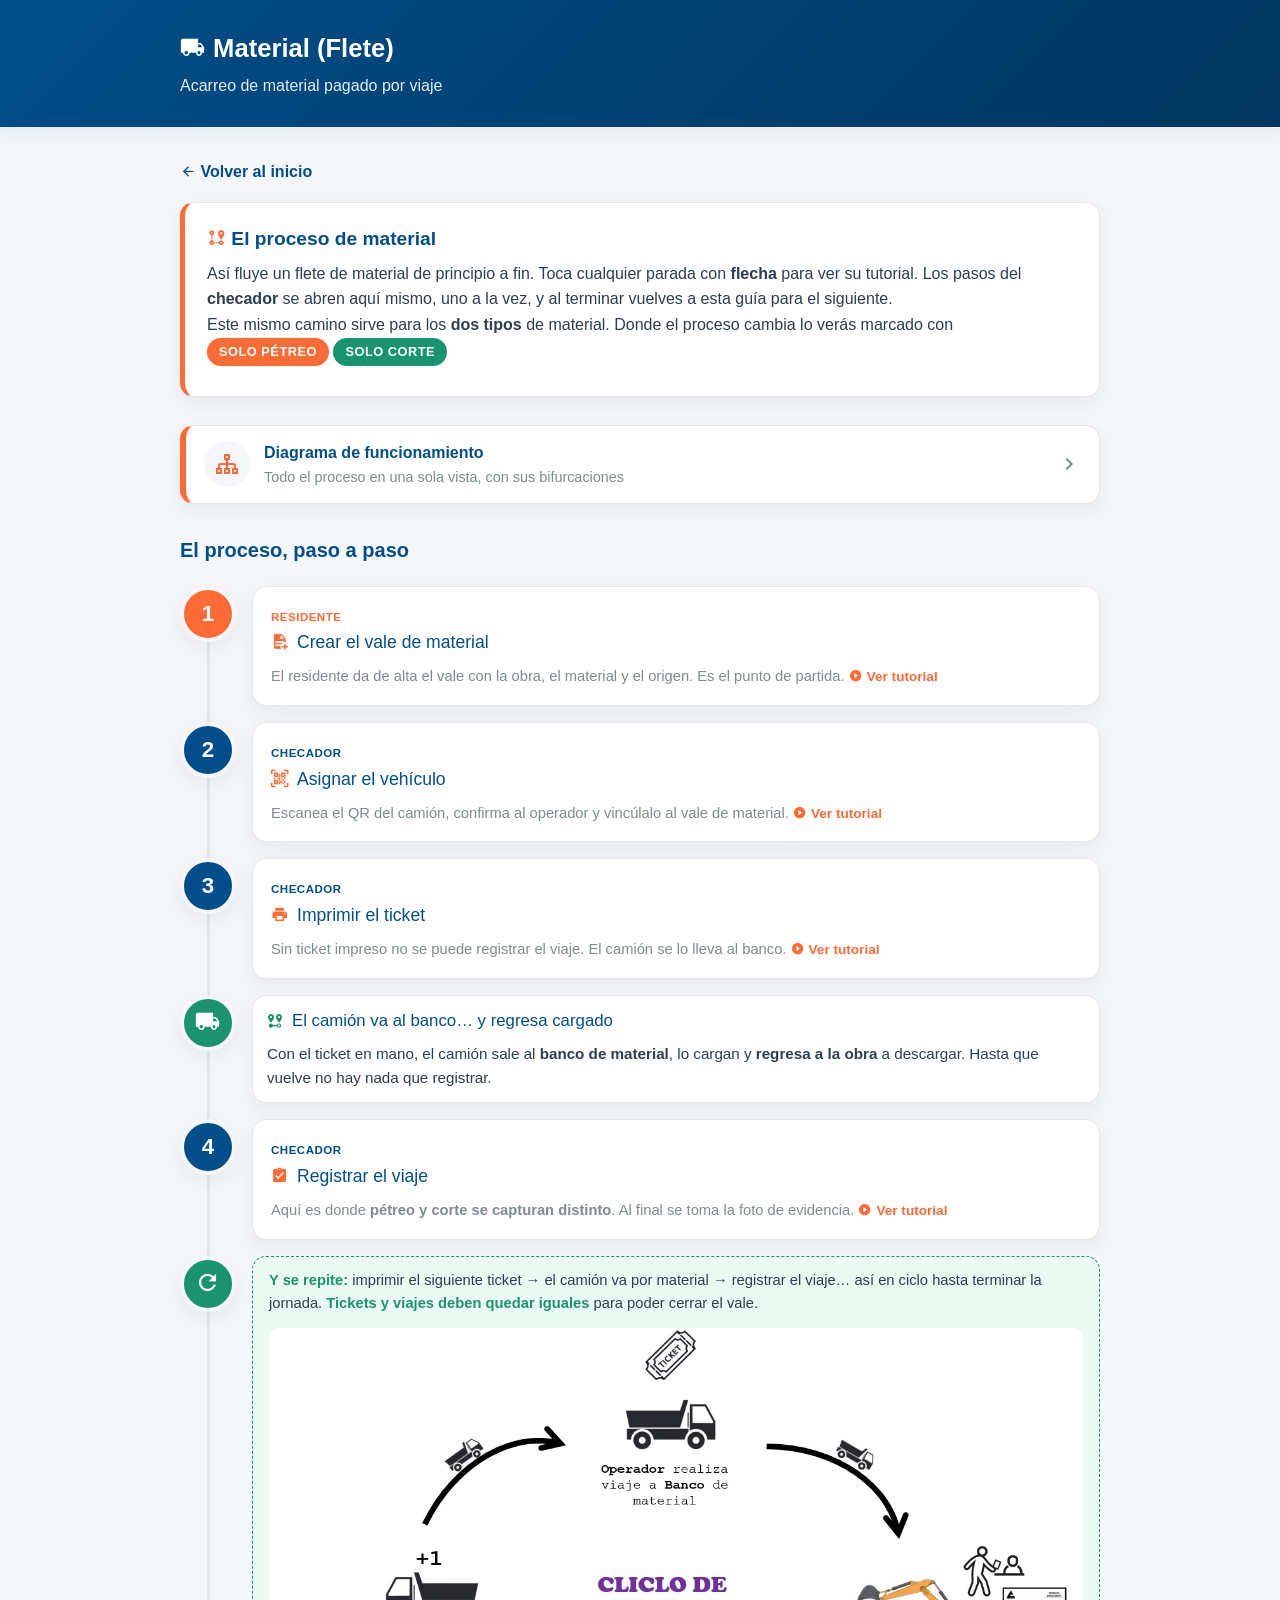
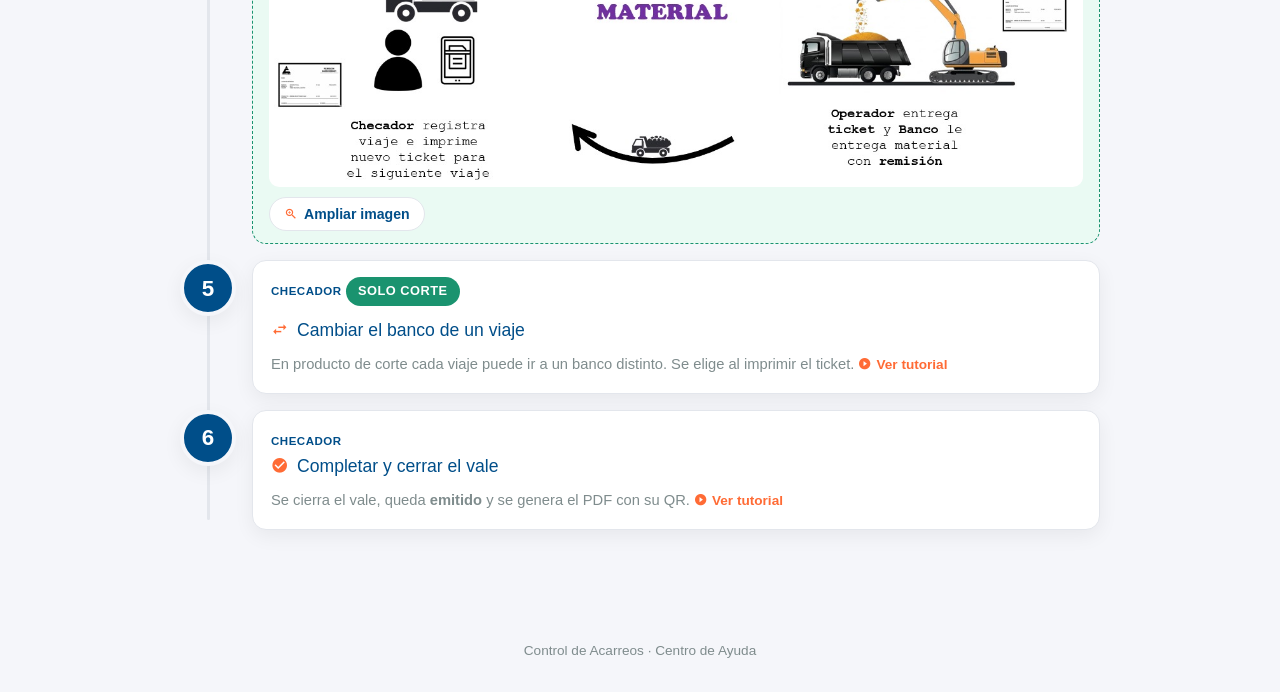
==== commit 0e30280b: "agregando diagramas" ====
--- a/guia-material.html
+++ b/guia-material.html
@@ -62,6 +62,21 @@
             >
           </p>
         </div>
+
+        <!-- ACCESO AL DIAGRAMA ---------------------------------------------
+             Va entre la introducción y el mapa, para que la página se lea como:
+             "esto es el proceso" -> "míralo completo de un vistazo" -> "ahora
+             sí, los pasos". Es un <a> normal a una página propia. -->
+        <a class="boton-diagrama boton-diagrama--material" href="diagrama-material.html">
+          <span class="boton-diagrama__icono">
+            <i class="mdi mdi-sitemap-outline"></i>
+          </span>
+          <span class="boton-diagrama__texto">
+            <span class="boton-diagrama__titulo">Diagrama de funcionamiento</span>
+            <span class="boton-diagrama__desc">Todo el proceso en una sola vista, con sus bifurcaciones</span>
+          </span>
+          <i class="mdi mdi-chevron-right boton-diagrama__flecha"></i>
+        </a>
 
         <h2 class="ruta-titulo">El proceso, paso a paso</h2>
 
--- a/css/iconos.css
+++ b/css/iconos.css
@@ -6,8 +6,8 @@
   (correlo cada vez que agregues un icono nuevo al sitio, o no se vera)
 
   Antes estos iconos venian del CDN de jsDelivr: 338 KB de CSS + 394 KB de
-  fuente = 723 KB, para usar solo 54 de los 7447 iconos que trae MDI.
-  Este archivo trae UNICAMENTE esos 54, y se sirve desde nuestro propio Vercel:
+  fuente = 723 KB, para usar solo 55 de los 7447 iconos que trae MDI.
+  Este archivo trae UNICAMENTE esos 55, y se sirve desde nuestro propio Vercel:
 
     1. Pesa ~99% menos.
     2. Ya no depende de que el CDN responda. En obra, con senal mala, antes se
@@ -89,6 +89,7 @@
 .mdi-refresh::before { content: "\F0450"; }
 .mdi-road-variant::before { content: "\F0462"; }
 .mdi-shield-account::before { content: "\F088F"; }
+.mdi-sitemap-outline::before { content: "\F199C"; }
 .mdi-swap-horizontal::before { content: "\F04E1"; }
 .mdi-tanker-truck::before { content: "\F0FE5"; }
 .mdi-truck::before { content: "\F053D"; }
--- a/css/estilos.css
+++ b/css/estilos.css
@@ -1382,3 +1382,152 @@
   color: rgba(255, 255, 255, 0.7);
   font-size: 0.85rem;
 }
+
+
+/* ============================================================================
+   18) DIAGRAMA DE FUNCIONAMIENTO  (páginas diagrama-*.html)
+
+   QUÉ ES: la vista "de conjunto". Las guías (guia-*.html) enseñan el proceso
+   paso a paso, con video; el diagrama lo muestra COMPLETO en una sola imagen,
+   con sus bifurcaciones, para entenderlo de un vistazo.
+
+   EL DIAGRAMA ES UN SVG, no HTML. Se dibuja con Mermaid (el código fuente vive
+   en herramientas/diagramas-mermaid.md) y se exporta desde mermaid.live. Por
+   eso esta sección es corta: no hay que maquetar cajas ni flechas, solo colocar
+   una imagen. Todo el trabajo de acomodo lo hizo Mermaid.
+
+   ¿Por qué SVG y no PNG? Porque es vectorial: el mismo archivo se ve nítido en
+   un celular y proyectado en una pared, y pesa menos (~10 KB comprimido).
+   ---------------------------------------------------------------------------- */
+
+/* ----------------------------------------------------------------------------
+   18.1) BOTÓN DE ACCESO  (va en cada guia-*.html, arriba del mapa)
+   ---------------------------------------------------------------------------- */
+
+/* Hermano menor de .menu__boton (sección 15): mismo lenguaje visual — barra de
+   color a la izquierda, icono en círculo, flecha a la derecha — pero más bajito,
+   porque aquí es un acceso secundario, no el protagonista de la página. */
+.boton-diagrama {
+  display: flex;
+  align-items: center;
+  gap: 14px;
+  padding: 14px 18px;
+  margin-bottom: 24px;
+  background: var(--color-surface);
+  border: 1px solid var(--color-border);
+  border-left: 6px solid var(--color-primary);
+  border-radius: var(--radio);
+  box-shadow: var(--sombra);
+  text-decoration: none;
+  color: var(--color-text);
+  transition: transform 0.15s ease, box-shadow 0.15s ease;
+}
+
+.boton-diagrama:hover {
+  transform: translateY(-2px);
+  box-shadow: 0 10px 24px rgba(0, 0, 0, 0.12);
+}
+
+.boton-diagrama:focus-visible {
+  outline: 3px solid var(--color-secondary);
+  outline-offset: 3px;
+}
+
+/* El círculo del icono. flex-shrink: 0 evita que se aplaste si el texto crece. */
+.boton-diagrama__icono {
+  flex-shrink: 0;
+  display: flex;
+  align-items: center;
+  justify-content: center;
+  width: 46px;
+  height: 46px;
+  border-radius: 50%;
+  background: var(--color-background);
+  font-size: 1.5rem;
+  color: var(--color-primary);
+}
+
+/* La columna del texto. flex: 1 empuja la flecha hasta la orilla derecha;
+   min-width: 0 permite que el texto largo corte en varias líneas (truco
+   necesario en flexbox, si no desborda la tarjeta). */
+.boton-diagrama__texto {
+  flex: 1;
+  min-width: 0;
+  display: flex;
+  flex-direction: column;
+}
+
+.boton-diagrama__titulo {
+  font-weight: 700;
+  color: var(--color-secondary);
+}
+
+.boton-diagrama__desc {
+  font-size: 0.9rem;
+  color: var(--color-text-soft);
+}
+
+.boton-diagrama__flecha {
+  flex-shrink: 0;
+  font-size: 1.5rem;
+  color: var(--color-text-soft);
+}
+
+/* Un color por tipo de vale — los MISMOS que usa el menú de la portada, para
+   que el usuario reconozca "esto sigue siendo la sección naranja/azul/verde". */
+.boton-diagrama--material { border-left-color: var(--color-primary); }
+.boton-diagrama--material .boton-diagrama__icono { color: var(--color-primary); }
+
+.boton-diagrama--renta { border-left-color: var(--color-secondary); }
+.boton-diagrama--renta .boton-diagrama__icono { color: var(--color-secondary); }
+
+.boton-diagrama--pipa { border-left-color: var(--color-accent); }
+.boton-diagrama--pipa .boton-diagrama__icono { color: var(--color-accent); }
+
+.boton-diagrama--asfaltico { border-left-color: var(--color-text); }
+.boton-diagrama--asfaltico .boton-diagrama__icono { color: var(--color-text); }
+
+
+/* ----------------------------------------------------------------------------
+   18.2) LA IMAGEN DEL DIAGRAMA
+   ---------------------------------------------------------------------------- */
+
+/* El marco blanco donde vive el SVG. Le da el mismo aspecto de "tarjeta" que
+   tienen las demás piezas del sitio. */
+.diagrama {
+  background: var(--color-surface);
+  border: 1px solid var(--color-border);
+  border-radius: var(--radio);
+  padding: 18px;
+  box-shadow: var(--sombra);
+  text-align: center;
+}
+
+/* La imagen en sí.
+
+   `max-width: 100%` + `height: auto` es LA regla de las imágenes responsivas:
+   "nunca seas más ancha que tu contenedor, y al encogerte conserva tu
+   proporción". Sin ella, un diagrama ancho desbordaría la pantalla del celular
+   y aparecería una barra de scroll horizontal en toda la página.
+
+   El cursor de lupa lo pone sola la regla `img[data-ampliar]` de la sección 17;
+   aquí no hay que repetirlo. */
+.diagrama-svg {
+  max-width: 100%;
+  height: auto;
+  display: block;
+  margin: 0 auto;
+}
+
+/* Aviso bajo el diagrama para quien lo abra en celular. En una pantalla angosta
+   el SVG se encoge tanto que el texto de las cajas no se alcanza a leer: hay que
+   decirle que lo amplíe. */
+.diagrama__pista {
+  margin-top: 12px;
+  font-size: 0.88rem;
+  color: var(--color-text-soft);
+}
+
+.diagrama__pista .mdi {
+  color: var(--color-primary);
+}
